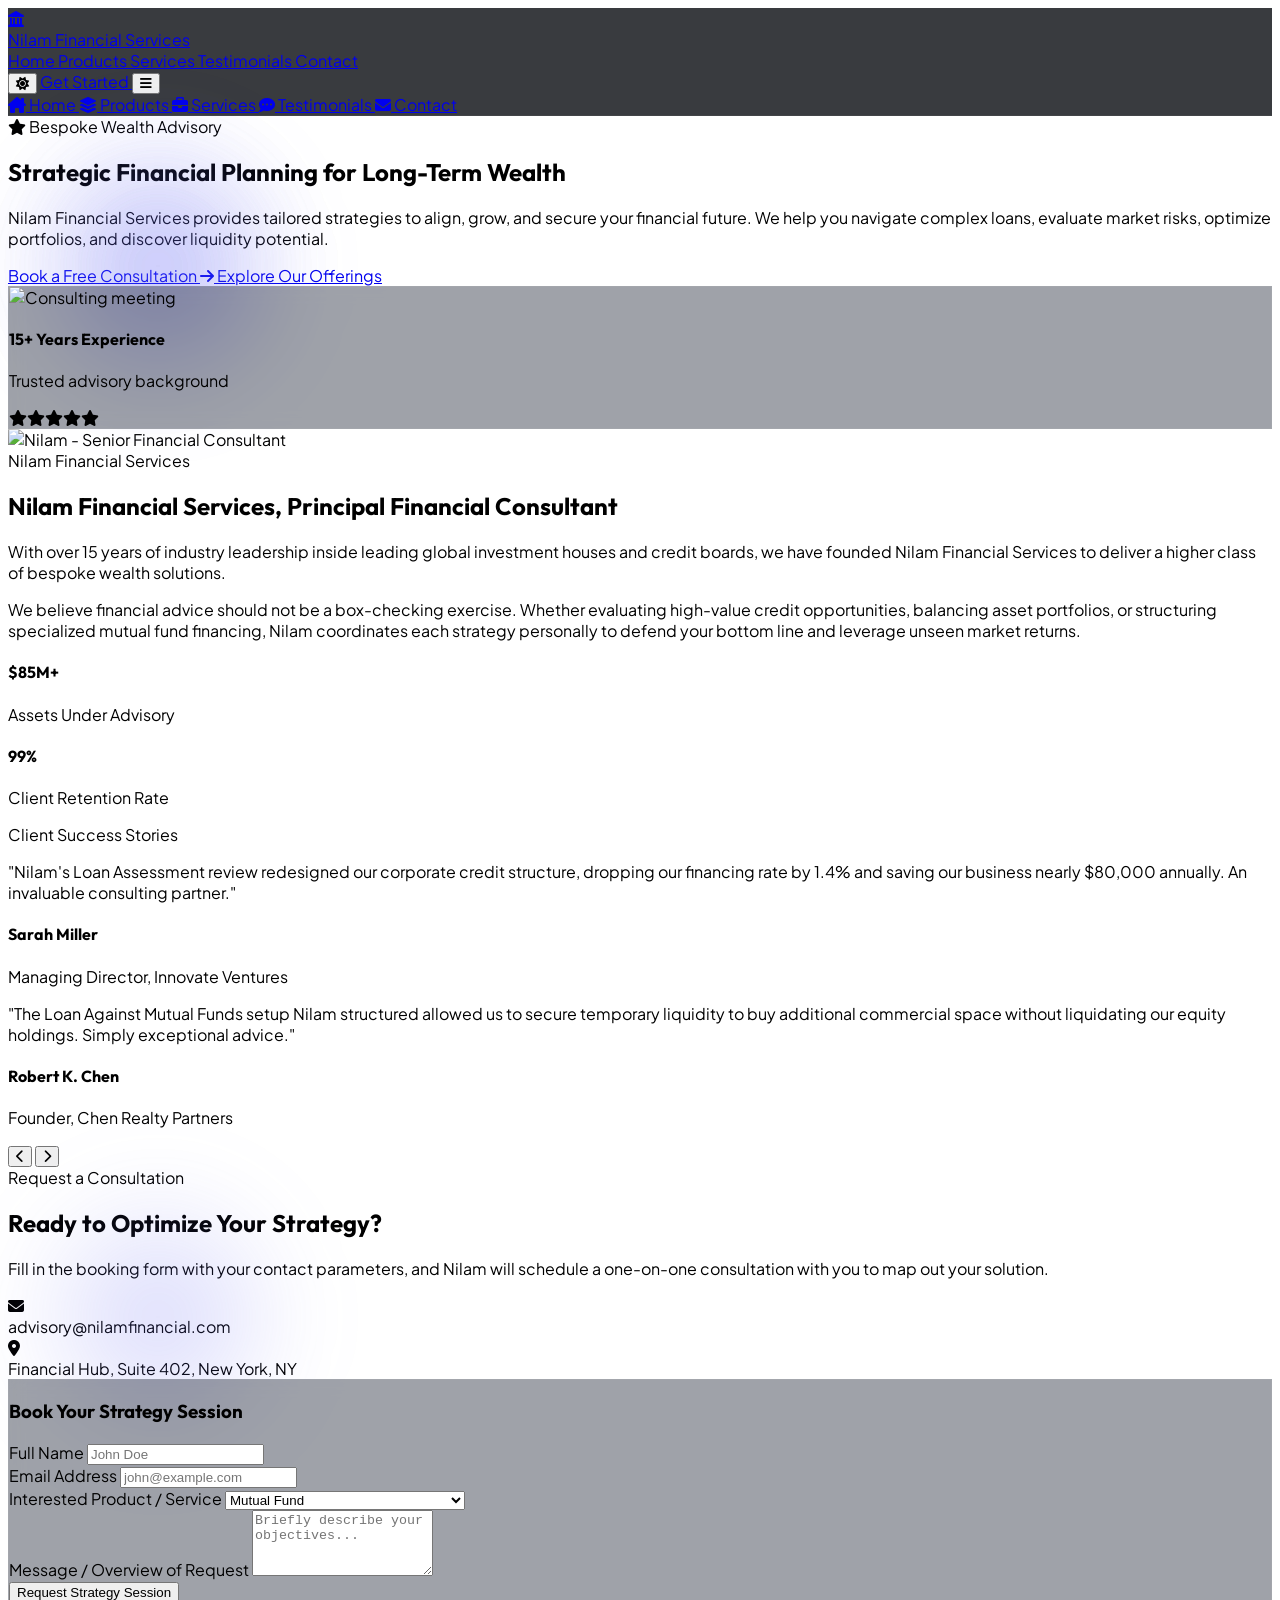
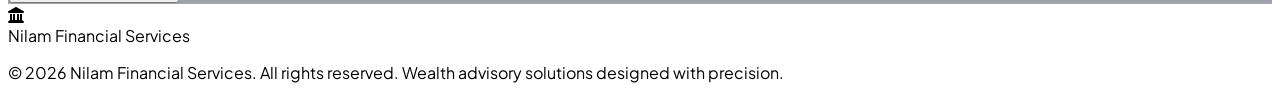
==== index.html @ 358fa4dd "Add files via upload Upload First Draft" ====
<!DOCTYPE html>
<html lang="en" class="dark">
<head>
  <meta charset="UTF-8">
  <meta name="viewport" content="width=device-width, initial-scale=1.0">
  <title>Nilam Financial Services - Bespoke Wealth Advisory</title>
  <!-- SEO Tags -->
  <meta name="description" content="Professional financial consulting services by Nilam Financial Services. Specializing in Loan Assessment, Risk Assessment, Investment Strategies, Portfolio Reviews, and Loans Against Mutual Funds.">
  <meta name="keywords" content="Nilam Financial Services, loan assessment, risk assessment, stock investment, portfolio review, loan against mutual funds, financial advisor">
  <!-- Tailwind CSS CDN -->
  <script src="https://cdn.tailwindcss.com"></script>
  <script>
    tailwind.config = {
      darkMode: 'class',
      theme: {
        extend: {
          fontFamily: {
            sans: ['"Plus Jakarta Sans"', 'sans-serif'],
            heading: ['Outfit', 'sans-serif'],
          },
          colors: {
            brand: {
              50: '#f5f3ff',
              100: '#e0e7ff',
              500: '#6366f1',
              600: '#4f46e5',
              700: '#4338ca',
            }
          }
        }
      }
    }
  </script>
  <!-- Custom Style -->
  <link rel="stylesheet" href="style.css">
  <!-- Google Fonts & FontAwesome Icons -->
  <link rel="stylesheet" href="https://cdnjs.cloudflare.com/ajax/libs/font-awesome/6.4.0/css/all.min.css">
</head>
<body class="bg-slate-50 dark:bg-slate-950 text-slate-900 dark:text-slate-100 min-h-screen flex flex-col transition-colors duration-300">

  <!-- ==========================================
       sticky navigation bar
       ========================================== -->
  <nav class="sticky top-0 z-40 w-full glass-nav shadow-sm backdrop-blur-md">
    <div class="max-w-7xl mx-auto px-4 sm:px-6 lg:px-8">
      <div class="flex items-center justify-between h-20">
        <!-- Logo -->
        <a href="index.html" class="flex items-center gap-2.5">
          <div class="w-10 h-10 rounded-xl bg-gradient-to-tr from-indigo-600 to-cyan-500 flex items-center justify-center text-white shadow-lg shadow-indigo-500/20">
            <i class="fas fa-landmark text-lg"></i>
          </div>
          <div class="flex flex-col">
            <span class="text-lg font-extrabold leading-none tracking-tight bg-gradient-to-r from-indigo-600 to-cyan-500 dark:from-indigo-400 dark:to-cyan-400 bg-clip-text text-transparent font-heading">
              Nilam Financial
            </span>
            <span class="text-[10px] font-bold tracking-widest text-slate-400 dark:text-slate-500 uppercase">
              Services
            </span>
          </div>
        </a>

        <!-- Desktop Navigation Links -->
        <div class="hidden md:flex space-x-1 h-full items-center">
          <a href="index.html" class="nav-link tab-transition px-4 py-2 border-b-2 border-transparent text-sm font-semibold rounded-md text-slate-600 dark:text-slate-300 hover:text-indigo-600 dark:hover:text-indigo-400">
            Home
          </a>
          <a href="products.html" class="nav-link tab-transition px-4 py-2 border-b-2 border-transparent text-sm font-semibold rounded-md text-slate-600 dark:text-slate-300 hover:text-indigo-600 dark:hover:text-indigo-400">
            Products
          </a>
          <a href="services.html" class="nav-link tab-transition px-4 py-2 border-b-2 border-transparent text-sm font-semibold rounded-md text-slate-600 dark:text-slate-300 hover:text-indigo-600 dark:hover:text-indigo-400">
            Services
          </a>
          <a href="#testimonials" class="nav-link tab-transition px-4 py-2 border-b-2 border-transparent text-sm font-semibold rounded-md text-slate-600 dark:text-slate-300 hover:text-indigo-600 dark:hover:text-indigo-400">
            Testimonials
          </a>
          <a href="#contact" class="nav-link tab-transition px-4 py-2 border-b-2 border-transparent text-sm font-semibold rounded-md text-slate-600 dark:text-slate-300 hover:text-indigo-600 dark:hover:text-indigo-400">
            Contact
          </a>
        </div>

        <!-- Right Side Controls -->
        <div class="flex items-center gap-4">
          <!-- Light/Dark Toggle -->
          <button id="theme-toggle" class="w-10 h-10 rounded-xl bg-white dark:bg-slate-900 border border-slate-200 dark:border-slate-800 flex items-center justify-center hover:bg-slate-50 dark:hover:bg-slate-800 transition">
            <i id="theme-icon" class="fas fa-sun text-amber-400"></i>
          </button>

          <!-- Call to Action -->
          <a href="#contact" class="hidden lg:inline-flex items-center justify-center px-5 py-2.5 rounded-xl bg-indigo-600 hover:bg-indigo-700 text-white text-xs font-bold shadow-lg shadow-indigo-500/20 transition">
            Get Started
          </a>

          <!-- Mobile menu trigger -->
          <button id="mobile-menu-btn" class="md:hidden w-10 h-10 rounded-xl bg-white dark:bg-slate-900 border border-slate-200 dark:border-slate-800 flex items-center justify-center hover:bg-slate-50 dark:hover:bg-slate-800 transition">
            <i class="fas fa-bars text-slate-600 dark:text-slate-400"></i>
          </button>
        </div>
      </div>
    </div>

    <!-- Mobile Navigation Panel -->
    <div id="mobile-menu" class="hidden md:hidden border-t border-slate-200 dark:border-slate-800 bg-white dark:bg-slate-950 px-4 py-4 space-y-1">
      <a href="index.html" class="mobile-nav-link w-full text-left px-4 py-2.5 rounded-xl text-sm font-semibold flex items-center gap-3">
        <i class="fas fa-house-chimney w-5 text-center"></i> Home
      </a>
      <a href="products.html" class="mobile-nav-link w-full text-left px-4 py-2.5 rounded-xl text-sm font-semibold flex items-center gap-3">
        <i class="fas fa-layer-group w-5 text-center"></i> Products
      </a>
      <a href="services.html" class="mobile-nav-link w-full text-left px-4 py-2.5 rounded-xl text-sm font-semibold flex items-center gap-3">
        <i class="fas fa-briefcase w-5 text-center"></i> Services
      </a>
      <a href="#testimonials" class="mobile-nav-link w-full text-left px-4 py-2.5 rounded-xl text-sm font-semibold flex items-center gap-3">
        <i class="fas fa-comment-dots w-5 text-center"></i> Testimonials
      </a>
      <a href="#contact" class="mobile-nav-link w-full text-left px-4 py-2.5 rounded-xl text-sm font-semibold flex items-center gap-3">
        <i class="fas fa-envelope w-5 text-center"></i> Contact
      </a>
    </div>
  </nav>

  <!-- ==========================================
       HERO SECTION
       ========================================== -->
  <section id="home" class="relative overflow-hidden pt-20 pb-24 md:pt-32 md:pb-36 bg-slate-50 dark:bg-slate-950">
    <div class="accent-glow left-10 top-10"></div>
    <div class="accent-glow right-10 bottom-10"></div>
    <div class="max-w-7xl mx-auto px-4 sm:px-6 lg:px-8 relative z-10">
      <div class="grid grid-cols-1 lg:grid-cols-12 gap-12 items-center">
        <!-- Text details -->
        <div class="lg:col-span-7 space-y-6">
          <span class="inline-flex items-center gap-2 px-3 py-1.5 rounded-full bg-indigo-50 dark:bg-indigo-950/60 border border-indigo-200 dark:border-indigo-900/60 text-xs font-bold text-indigo-600 dark:text-indigo-400 uppercase tracking-widest">
            <i class="fas fa-star text-[10px]"></i> Bespoke Wealth Advisory
          </span>
          <h1 class="text-4xl md:text-6xl font-extrabold tracking-tight text-slate-950 dark:text-white leading-tight">
            Strategic Financial Planning for <span class="bg-gradient-to-r from-indigo-500 to-cyan-400 bg-clip-text text-transparent">Long-Term Wealth</span>
          </h1>
          <p class="text-base md:text-lg text-slate-600 dark:text-slate-400 max-w-xl leading-relaxed">
            Nilam Financial Services provides tailored strategies to align, grow, and secure your financial future. We help you navigate complex loans, evaluate market risks, optimize portfolios, and discover liquidity potential.
          </p>
          <div class="flex flex-wrap items-center gap-4 pt-2">
            <a href="#contact" class="px-8 py-4 rounded-2xl bg-indigo-600 hover:bg-indigo-700 text-white font-bold shadow-lg shadow-indigo-500/20 hover:shadow-indigo-500/30 transform hover:-translate-y-0.5 transition duration-300 flex items-center gap-2">
              Book a Free Consultation <i class="fas fa-arrow-right text-xs"></i>
            </a>
            <a href="products.html" class="px-8 py-4 rounded-2xl bg-white dark:bg-slate-900 border border-slate-200 dark:border-slate-800 text-slate-700 dark:text-slate-300 font-bold hover:bg-slate-50 dark:hover:bg-slate-800 transform hover:-translate-y-0.5 transition duration-300">
              Explore Our Offerings
            </a>
          </div>
        </div>

        <!-- Visual Hero Card -->
        <div class="lg:col-span-5 relative">
          <div class="relative w-full max-w-md mx-auto aspect-square rounded-3xl overflow-hidden glass-card p-2">
            <div class="w-full h-full rounded-2xl overflow-hidden bg-slate-900 relative">
              <img src="https://images.unsplash.com/photo-1454165804606-c3d57bc86b40?auto=format&fit=crop&q=80&w=800" alt="Consulting meeting" class="w-full h-full object-cover opacity-75">
              <div class="absolute inset-0 bg-gradient-to-t from-slate-950 via-slate-950/20 to-transparent"></div>
              <!-- Floating stat panel -->
              <div class="absolute bottom-6 left-6 right-6 p-4 rounded-xl bg-slate-900/90 border border-white/10 backdrop-blur-md flex items-center justify-between text-white">
                <div>
                  <h4 class="text-sm font-bold">15+ Years Experience</h4>
                  <p class="text-[10px] text-slate-400">Trusted advisory background</p>
                </div>
                <div class="flex gap-1 text-amber-400 text-xs">
                  <i class="fas fa-star"></i><i class="fas fa-star"></i><i class="fas fa-star"></i><i class="fas fa-star"></i><i class="fas fa-star"></i>
                </div>
              </div>
            </div>
          </div>
        </div>
      </div>
    </div>
  </section>

  <!-- ==========================================
       ABOUT SECTION: Nilam Financial Services
       ========================================== -->
  <section id="about" class="py-24 bg-white dark:bg-slate-900 border-y border-slate-100 dark:border-slate-800 relative">
    <div class="max-w-7xl mx-auto px-4 sm:px-6 lg:px-8">
      <div class="grid grid-cols-1 lg:grid-cols-2 gap-12 items-center">
        <!-- Bio Image -->
        <div class="relative flex justify-center">
          <div class="relative w-full max-w-sm aspect-[4/5] rounded-3xl overflow-hidden shadow-2xl border border-slate-200 dark:border-slate-700">
            <img src="https://images.unsplash.com/photo-1560250097-0b93528c311a?auto=format&fit=crop&q=80&w=600" alt="Nilam - Senior Financial Consultant" class="w-full h-full object-cover">
          </div>
        </div>

        <!-- Bio Details -->
        <div class="space-y-6">
          <span class="text-xs font-bold text-indigo-600 dark:text-indigo-400 uppercase tracking-widest block font-heading">Nilam Financial Services</span>
          <h2 class="text-3xl md:text-4xl font-extrabold text-slate-950 dark:text-white">Nilam Financial Services, Principal Financial Consultant</h2>
          <p class="text-sm text-slate-600 dark:text-slate-400 leading-relaxed">
            With over 15 years of industry leadership inside leading global investment houses and credit boards, we have founded Nilam Financial Services to deliver a higher class of bespoke wealth solutions.
          </p>
          <p class="text-sm text-slate-600 dark:text-slate-400 leading-relaxed">
            We believe financial advice should not be a box-checking exercise. Whether evaluating high-value credit opportunities, balancing asset portfolios, or structuring specialized mutual fund financing, Nilam coordinates each strategy personally to defend your bottom line and leverage unseen market returns.
          </p>
          <div class="grid grid-cols-2 gap-6 pt-4 border-t border-slate-100 dark:border-slate-800">
            <div>
              <h4 class="text-2xl font-bold text-slate-950 dark:text-white">$85M+</h4>
              <p class="text-xs text-slate-500 dark:text-slate-400">Assets Under Advisory</p>
            </div>
            <div>
              <h4 class="text-2xl font-bold text-slate-950 dark:text-white">99%</h4>
              <p class="text-xs text-slate-500 dark:text-slate-400">Client Retention Rate</p>
            </div>
          </div>
        </div>
      </div>
    </div>
  </section>

  <!-- ==========================================
       TESTIMONIALS SECTION
       ========================================== -->
  <section id="testimonials" class="py-24 bg-slate-50 dark:bg-slate-950 relative">
    <div class="max-w-4xl mx-auto px-4 text-center">
      <span class="text-xs font-bold text-indigo-600 dark:text-indigo-400 uppercase tracking-widest block mb-3">Client Success Stories</span>
      
      <div class="relative min-h-[220px] flex items-center justify-center">
        <!-- Testimonial 1 -->
        <div class="testimonial-slide space-y-6">
          <p class="text-lg md:text-xl font-medium text-slate-700 dark:text-slate-300 italic leading-relaxed">
            "Nilam's Loan Assessment review redesigned our corporate credit structure, dropping our financing rate by 1.4% and saving our business nearly $80,000 annually. An invaluable consulting partner."
          </p>
          <div>
            <h4 class="font-bold text-slate-950 dark:text-white">Sarah Miller</h4>
            <p class="text-xs text-slate-500">Managing Director, Innovate Ventures</p>
          </div>
        </div>

        <!-- Testimonial 2 -->
        <div class="testimonial-slide hidden space-y-6">
          <p class="text-lg md:text-xl font-medium text-slate-700 dark:text-slate-300 italic leading-relaxed">
            "The Loan Against Mutual Funds setup Nilam structured allowed us to secure temporary liquidity to buy additional commercial space without liquidating our equity holdings. Simply exceptional advice."
          </p>
          <div>
            <h4 class="font-bold text-slate-950 dark:text-white">Robert K. Chen</h4>
            <p class="text-xs text-slate-500">Founder, Chen Realty Partners</p>
          </div>
        </div>
      </div>

      <!-- Controls -->
      <div class="flex items-center justify-center gap-3 mt-8">
        <button id="test-prev" class="w-10 h-10 rounded-full border border-slate-200 dark:border-slate-800 bg-white dark:bg-slate-900 flex items-center justify-center text-slate-600 dark:text-slate-400 hover:bg-slate-50 dark:hover:bg-slate-800 transition">
          <i class="fas fa-chevron-left text-xs"></i>
        </button>
        <button id="test-next" class="w-10 h-10 rounded-full border border-slate-200 dark:border-slate-800 bg-white dark:bg-slate-900 flex items-center justify-center text-slate-600 dark:text-slate-400 hover:bg-slate-50 dark:hover:bg-slate-800 transition">
          <i class="fas fa-chevron-right text-xs"></i>
        </button>
      </div>
    </div>
  </section>

  <!-- ==========================================
       CONTACT SECTION
       ========================================== -->
  <section id="contact" class="py-24 bg-white dark:bg-slate-900 relative border-t border-slate-100 dark:border-slate-800">
    <div class="accent-glow left-1/4 top-1/3"></div>
    <div class="max-w-7xl mx-auto px-4 sm:px-6 lg:px-8 relative z-10">
      <div class="grid grid-cols-1 lg:grid-cols-12 gap-12">
        
        <!-- Info Column -->
        <div class="lg:col-span-5 space-y-6">
          <span class="text-xs font-bold text-indigo-600 dark:text-indigo-400 uppercase tracking-widest block">Request a Consultation</span>
          <h2 class="text-3xl md:text-4xl font-extrabold text-slate-950 dark:text-white">Ready to Optimize Your Strategy?</h2>
          <p class="text-sm text-slate-600 dark:text-slate-400 leading-relaxed">
            Fill in the booking form with your contact parameters, and Nilam will schedule a one-on-one consultation with you to map out your solution.
          </p>
          
          <div class="space-y-4 pt-4">
            <div class="flex items-center gap-3">
              <div class="w-9 h-9 rounded-xl bg-indigo-50 dark:bg-indigo-950/60 text-indigo-600 dark:text-indigo-400 flex items-center justify-center">
                <i class="fas fa-envelope"></i>
              </div>
              <span class="text-sm font-semibold text-slate-700 dark:text-slate-300">advisory@nilamfinancial.com</span>
            </div>
            <div class="flex items-center gap-3">
              <div class="w-9 h-9 rounded-xl bg-indigo-50 dark:bg-indigo-950/60 text-indigo-600 dark:text-indigo-400 flex items-center justify-center">
                <i class="fas fa-location-dot"></i>
              </div>
              <span class="text-sm font-semibold text-slate-700 dark:text-slate-300">Financial Hub, Suite 402, New York, NY</span>
            </div>
          </div>
        </div>

        <!-- Consultation Form Column -->
        <div class="lg:col-span-7">
          <div class="glass-card rounded-3xl p-8 shadow-xl">
            <h3 class="text-xl font-bold text-slate-950 dark:text-white mb-6">Book Your Strategy Session</h3>
            <form id="consultation-form" class="space-y-5">
              <div class="grid grid-cols-1 md:grid-cols-2 gap-5">
                <div>
                  <label class="block text-[10px] font-bold uppercase tracking-wider text-slate-400 mb-1.5">Full Name</label>
                  <input id="client-name" type="text" required placeholder="John Doe" class="w-full px-4 py-3 bg-white dark:bg-slate-900 border border-slate-200 dark:border-slate-800 rounded-xl text-sm text-slate-950 dark:text-white focus:ring-2 focus:ring-indigo-500 focus:outline-none">
                </div>
                <div>
                  <label class="block text-[10px] font-bold uppercase tracking-wider text-slate-400 mb-1.5">Email Address</label>
                  <input id="client-email" type="email" required placeholder="john@example.com" class="w-full px-4 py-3 bg-white dark:bg-slate-900 border border-slate-200 dark:border-slate-800 rounded-xl text-sm text-slate-950 dark:text-white focus:ring-2 focus:ring-indigo-500 focus:outline-none">
                </div>
              </div>
              <div>
                <label class="block text-[10px] font-bold uppercase tracking-wider text-slate-400 mb-1.5">Interested Product / Service</label>
                <select id="selected-service" required class="w-full px-4 py-3 bg-white dark:bg-slate-900 border border-slate-200 dark:border-slate-800 rounded-xl text-sm text-slate-950 dark:text-white focus:ring-2 focus:ring-indigo-500 focus:outline-none">
                  <!-- Generated Dynamically with groups -->
                </select>
              </div>
              <div>
                <label class="block text-[10px] font-bold uppercase tracking-wider text-slate-400 mb-1.5">Message / Overview of Request</label>
                <textarea id="client-msg" rows="4" placeholder="Briefly describe your objectives..." class="w-full px-4 py-3 bg-white dark:bg-slate-900 border border-slate-200 dark:border-slate-800 rounded-xl text-sm text-slate-950 dark:text-white focus:ring-2 focus:ring-indigo-500 focus:outline-none"></textarea>
              </div>
              <div>
                <button type="submit" class="w-full py-4 bg-indigo-600 hover:bg-indigo-700 text-white font-bold rounded-xl shadow-lg shadow-indigo-500/20 hover:shadow-indigo-500/30 transition duration-300">
                  Request Strategy Session
                </button>
              </div>
            </form>
          </div>
        </div>

      </div>
    </div>
  </section>

  <!-- Footer -->
  <footer class="border-t border-slate-200 dark:border-slate-800 bg-white dark:bg-slate-900 py-8">
    <div class="max-w-7xl mx-auto px-4 text-center space-y-4">
      <div class="flex items-center justify-center gap-2">
        <div class="w-6 h-6 rounded bg-indigo-600 flex items-center justify-center text-white text-xs">
          <i class="fas fa-landmark"></i>
        </div>
        <span class="font-bold text-sm text-slate-900 dark:text-white font-heading">Nilam Financial Services</span>
      </div>
      <p class="text-xs text-slate-500 dark:text-slate-400">
        &copy; 2026 Nilam Financial Services. All rights reserved. Wealth advisory solutions designed with precision.
      </p>
    </div>
  </footer>

  <!-- App logic -->
  <script src="app.js"></script>
</body>
</html>
---- style.css ----
@import url('https://fonts.googleapis.com/css2?family=Outfit:wght@300;400;500;600;700;800&family=Plus+Jakarta+Sans:wght@300;400;500;600;700;800&display=swap');

:root {
  --font-heading: 'Outfit', sans-serif;
  --font-body: 'Plus Jakarta Sans', sans-serif;
}

html {
  scroll-behavior: smooth;
}

body {
  font-family: var(--font-body);
}

h1, h2, h3, h4, h5, h6 {
  font-family: var(--font-heading);
}

/* Glassmorphism Navigation */
.glass-nav {
  background: rgba(255, 255, 255, 0.8);
  backdrop-filter: blur(20px);
  -webkit-backdrop-filter: blur(20px);
  border-bottom: 1px solid rgba(241, 245, 249, 1);
}

.dark .glass-nav {
  background: rgba(8, 10, 15, 0.8);
  backdrop-filter: blur(20px);
  -webkit-backdrop-filter: blur(20px);
  border-bottom: 1px solid rgba(255, 255, 255, 0.05);
}

/* Glass Panel for Services and Cards */
.glass-card {
  background: rgba(255, 255, 255, 0.6);
  backdrop-filter: blur(8px);
  border: 1px solid rgba(226, 232, 240, 0.8);
  transition: all 0.4s cubic-bezier(0.4, 0, 0.2, 1);
}

.dark .glass-card {
  background: rgba(15, 23, 42, 0.4);
  backdrop-filter: blur(8px);
  border: 1px solid rgba(255, 255, 255, 0.04);
}

.glass-card:hover {
  transform: translateY(-6px);
  box-shadow: 0 20px 40px -15px rgba(99, 102, 241, 0.12);
  border-color: rgba(99, 102, 241, 0.3);
}

.dark .glass-card:hover {
  box-shadow: 0 20px 40px -15px rgba(99, 102, 241, 0.25);
  border-color: rgba(99, 102, 241, 0.4);
}

/* Testimonials / Slide animation styles */
.testimonial-slide {
  transition: opacity 0.5s ease, transform 0.5s ease;
}

/* Scroll Active Highlight classes */
.active-nav {
  color: #6366f1 !important;
  font-weight: 700;
}
.dark .active-nav {
  color: #818cf8 !important;
}

/* Custom Scrollbars */
::-webkit-scrollbar {
  width: 6px;
  height: 6px;
}
::-webkit-scrollbar-track {
  background: transparent;
}
::-webkit-scrollbar-thumb {
  background: rgba(156, 163, 175, 0.4);
  border-radius: 4px;
}
.dark ::-webkit-scrollbar-thumb {
  background: rgba(75, 85, 99, 0.4);
}
::-webkit-scrollbar-thumb:hover {
  background: rgba(99, 102, 241, 0.7);
}

/* Custom visual glow accents */
.accent-glow {
  position: absolute;
  width: 300px;
  height: 300px;
  background: radial-gradient(circle, rgba(99,102,241,0.15) 0%, rgba(99,102,241,0) 70%);
  filter: blur(40px);
  pointer-events: none;
  z-index: 0;
}

.dark .accent-glow {
  background: radial-gradient(circle, rgba(99,102,241,0.25) 0%, rgba(99,102,241,0) 70%);
}

/* Admin Specific Panel Elements */
.admin-badge {
  padding: 0.125rem 0.5rem;
  font-size: 0.7rem;
  font-weight: 700;
  text-transform: uppercase;
  letter-spacing: 0.05em;
  border-radius: 9999px;
}
.admin-badge-new {
  background-color: #dbeafe;
  color: #1e40af;
}
.dark .admin-badge-new {
  background-color: rgba(30, 64, 175, 0.3);
  color: #60a5fa;
}
.admin-badge-contacted {
  background-color: #d1fae5;
  color: #065f46;
}
.dark .admin-badge-contacted {
  background-color: rgba(6, 95, 70, 0.3);
  color: #34d399;
}
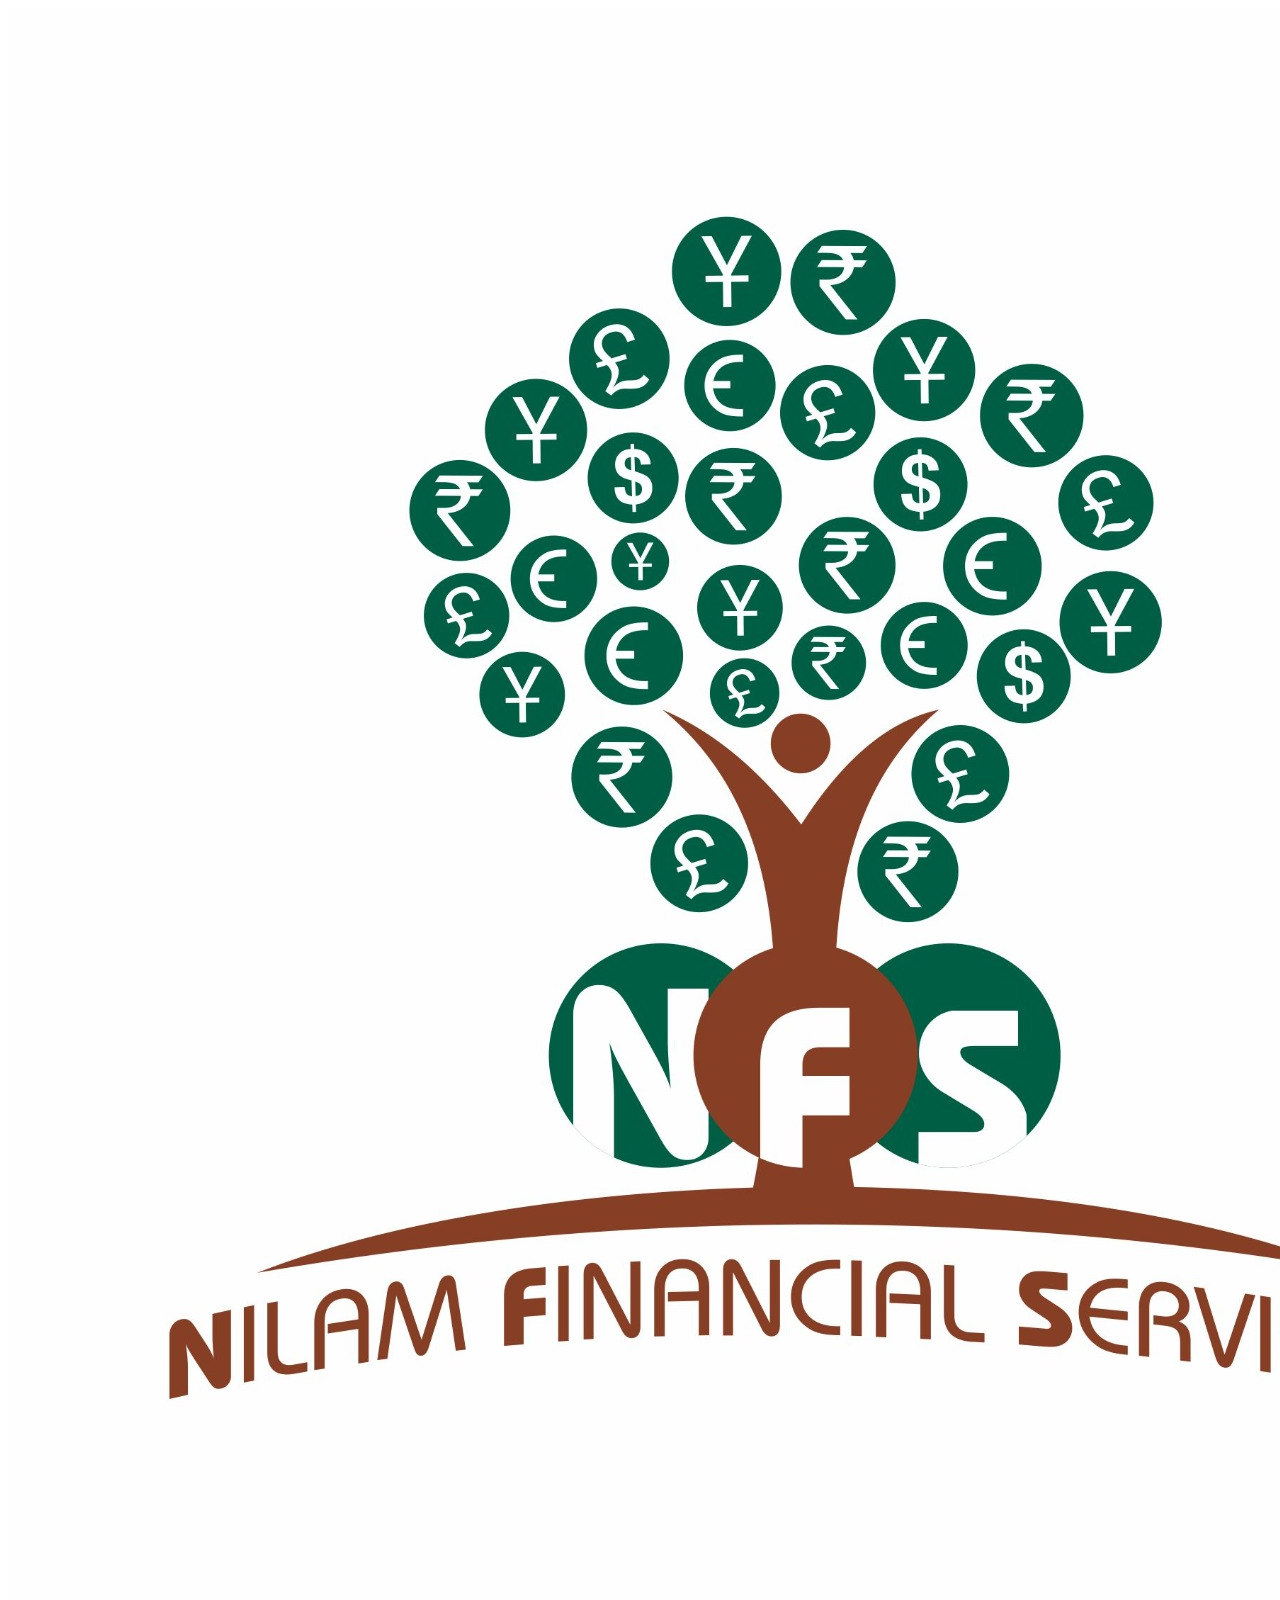
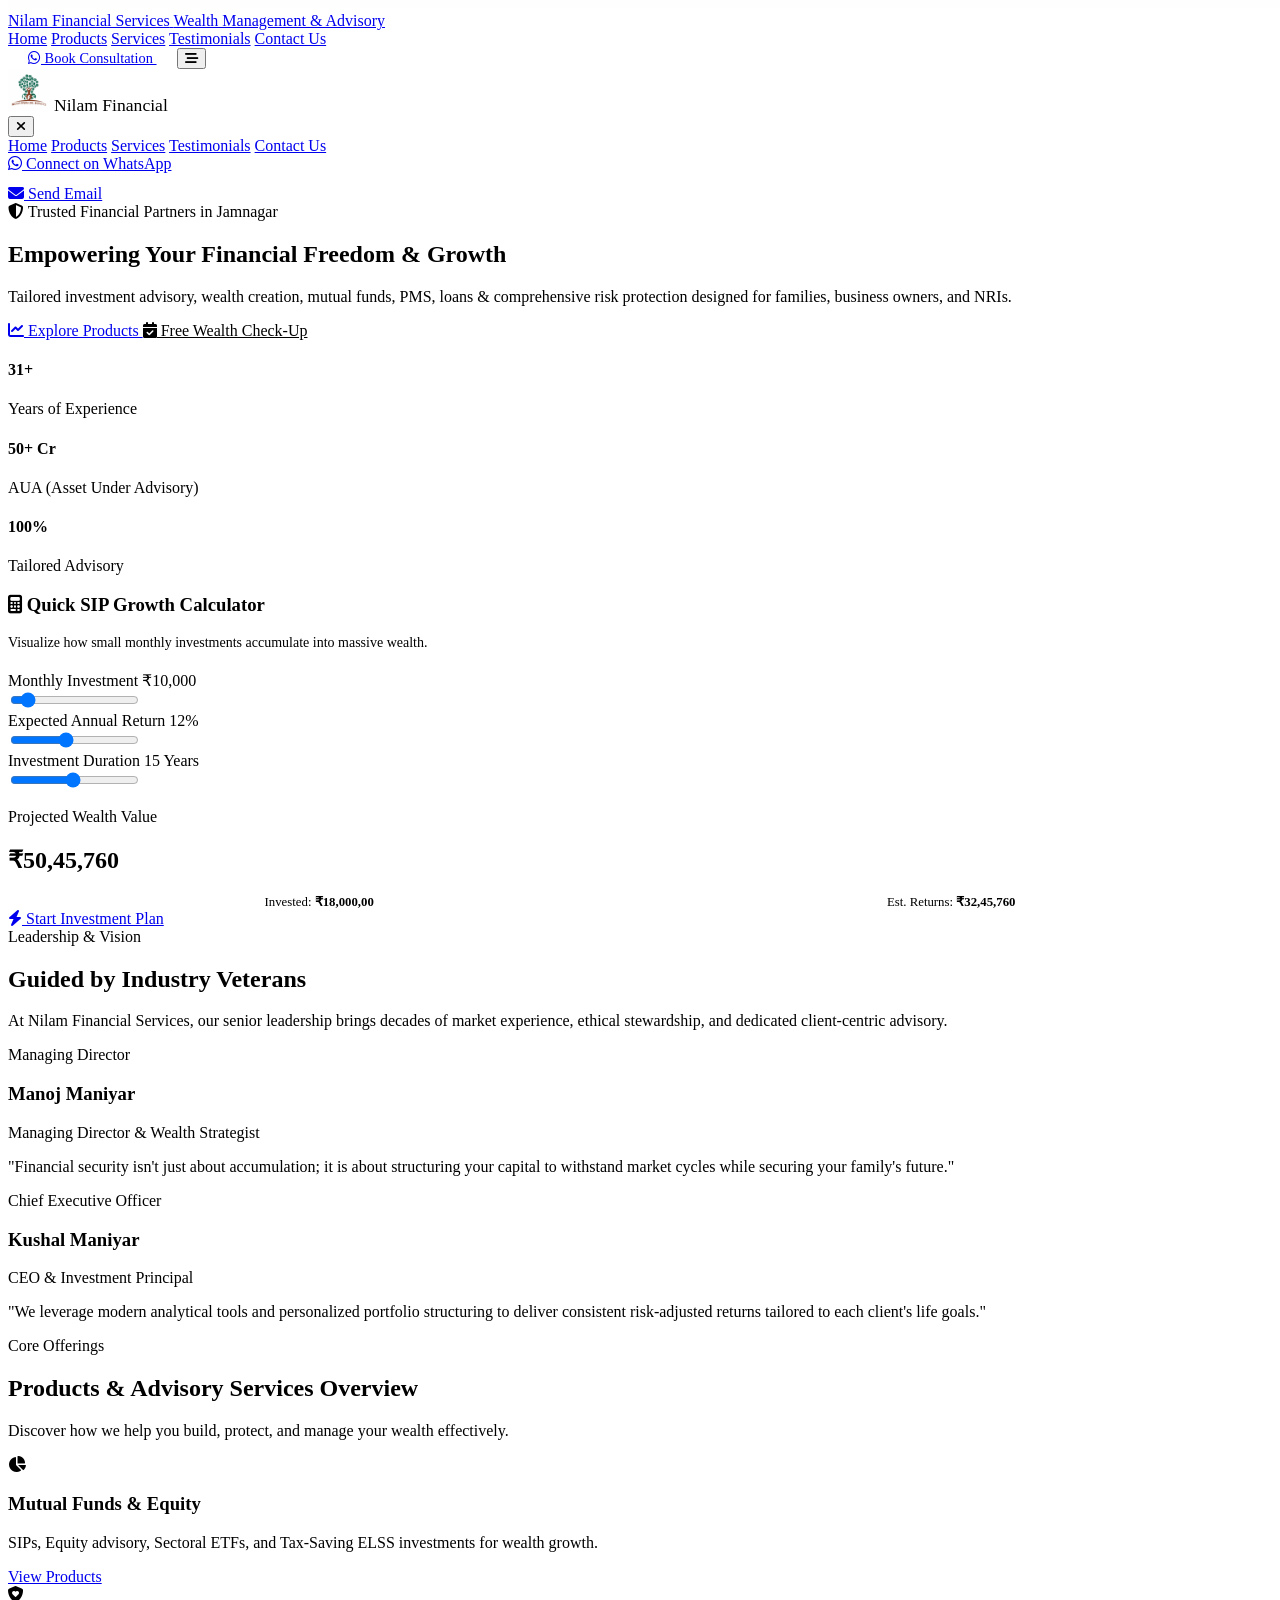
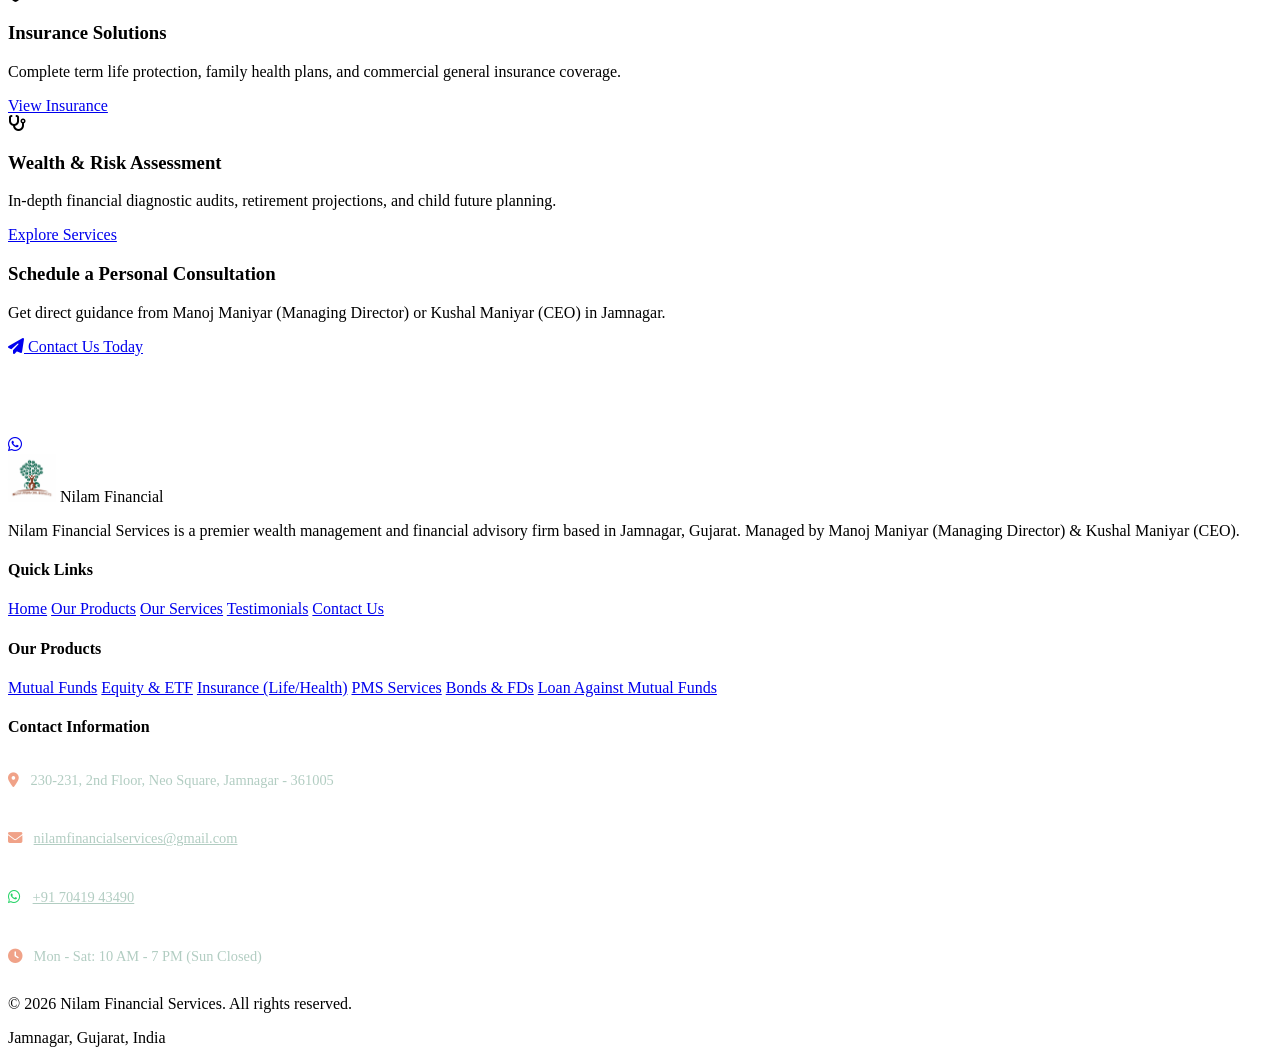
==== commit 4d6422ee: "Add files via upload My First Site" ====
--- a/index.html
+++ b/index.html
@@ -1,342 +1,317 @@
 <!DOCTYPE html>
-<html lang="en" class="dark">
+<html lang="en">
 <head>
   <meta charset="UTF-8">
   <meta name="viewport" content="width=device-width, initial-scale=1.0">
-  <title>Nilam Financial Services - Bespoke Wealth Advisory</title>
-  <!-- SEO Tags -->
-  <meta name="description" content="Professional financial consulting services by Nilam Financial Services. Specializing in Loan Assessment, Risk Assessment, Investment Strategies, Portfolio Reviews, and Loans Against Mutual Funds.">
-  <meta name="keywords" content="Nilam Financial Services, loan assessment, risk assessment, stock investment, portfolio review, loan against mutual funds, financial advisor">
-  <!-- Tailwind CSS CDN -->
-  <script src="https://cdn.tailwindcss.com"></script>
-  <script>
-    tailwind.config = {
-      darkMode: 'class',
-      theme: {
-        extend: {
-          fontFamily: {
-            sans: ['"Plus Jakarta Sans"', 'sans-serif'],
-            heading: ['Outfit', 'sans-serif'],
-          },
-          colors: {
-            brand: {
-              50: '#f5f3ff',
-              100: '#e0e7ff',
-              500: '#6366f1',
-              600: '#4f46e5',
-              700: '#4338ca',
-            }
-          }
-        }
-      }
-    }
-  </script>
-  <!-- Custom Style -->
-  <link rel="stylesheet" href="style.css">
-  <!-- Google Fonts & FontAwesome Icons -->
+  <title>Nilam Financial Services | Home - Wealth Management & Advisory Jamnagar</title>
+  <meta name="description" content="Nilam Financial Services - Trusted financial planning, mutual funds, insurance, PMS, loan against mutual funds & tax advisory in Jamnagar, Gujarat. Managed by Manoj Maniyar (Managing Director) & Kushal Maniyar (CEO).">
+  
+  <!-- Favicon -->
+  <link rel="icon" type="image/jpeg" href="Logo.jpeg">
+  
+  <!-- Fonts & Icons -->
+  <link rel="preconnect" href="https://fonts.googleapis.com">
+  <link rel="preconnect" href="https://fonts.gstatic.com" crossorigin>
+  <link href="https://fonts.googleapis.com/css2?family=Inter:wght@300;400;500;600;700&family=Plus+Jakarta+Sans:wght@400;500;600;700;800&display=swap" rel="stylesheet">
   <link rel="stylesheet" href="https://cdnjs.cloudflare.com/ajax/libs/font-awesome/6.4.0/css/all.min.css">
+  
+  <!-- Custom Stylesheet -->
+  <link rel="stylesheet" href="css/styles.css">
 </head>
-<body class="bg-slate-50 dark:bg-slate-950 text-slate-900 dark:text-slate-100 min-h-screen flex flex-col transition-colors duration-300">
-
-  <!-- ==========================================
-       sticky navigation bar
-       ========================================== -->
-  <nav class="sticky top-0 z-40 w-full glass-nav shadow-sm backdrop-blur-md">
-    <div class="max-w-7xl mx-auto px-4 sm:px-6 lg:px-8">
-      <div class="flex items-center justify-between h-20">
-        <!-- Logo -->
-        <a href="index.html" class="flex items-center gap-2.5">
-          <div class="w-10 h-10 rounded-xl bg-gradient-to-tr from-indigo-600 to-cyan-500 flex items-center justify-center text-white shadow-lg shadow-indigo-500/20">
-            <i class="fas fa-landmark text-lg"></i>
-          </div>
-          <div class="flex flex-col">
-            <span class="text-lg font-extrabold leading-none tracking-tight bg-gradient-to-r from-indigo-600 to-cyan-500 dark:from-indigo-400 dark:to-cyan-400 bg-clip-text text-transparent font-heading">
-              Nilam Financial
-            </span>
-            <span class="text-[10px] font-bold tracking-widest text-slate-400 dark:text-slate-500 uppercase">
-              Services
-            </span>
-          </div>
+<body>
+
+  <!-- Sticky Header Navigation -->
+  <header class="header-main">
+    <div class="container nav-container">
+      <a href="index.html" class="brand-logo-group">
+        <img src="Logo.jpeg" alt="Nilam Financial Services Logo" class="brand-logo-img">
+        <div class="brand-title-box">
+          <span class="brand-name">Nilam Financial Services</span>
+          <span class="brand-tagline">Wealth Management & Advisory</span>
+        </div>
+      </a>
+
+      <!-- Desktop Navigation -->
+      <nav class="nav-menu">
+        <a href="index.html" class="nav-link active">Home</a>
+        <a href="products.html" class="nav-link">Products</a>
+        <a href="services.html" class="nav-link">Services</a>
+        <a href="testimonials.html" class="nav-link">Testimonials</a>
+        <a href="contact.html" class="nav-link">Contact Us</a>
+      </nav>
+
+      <div class="nav-actions">
+        <a href="https://wa.me/917041943490?text=Hello%20Nilam%20Financial%20Services,%20I%20would%20like%20to%20schedule%20a%20financial%20consultation." target="_blank" class="btn btn-primary" style="padding: 0.65rem 1.25rem; font-size: 0.9rem;">
+          <i class="fa-brands fa-whatsapp"></i> Book Consultation
         </a>
-
-        <!-- Desktop Navigation Links -->
-        <div class="hidden md:flex space-x-1 h-full items-center">
-          <a href="index.html" class="nav-link tab-transition px-4 py-2 border-b-2 border-transparent text-sm font-semibold rounded-md text-slate-600 dark:text-slate-300 hover:text-indigo-600 dark:hover:text-indigo-400">
-            Home
-          </a>
-          <a href="products.html" class="nav-link tab-transition px-4 py-2 border-b-2 border-transparent text-sm font-semibold rounded-md text-slate-600 dark:text-slate-300 hover:text-indigo-600 dark:hover:text-indigo-400">
-            Products
-          </a>
-          <a href="services.html" class="nav-link tab-transition px-4 py-2 border-b-2 border-transparent text-sm font-semibold rounded-md text-slate-600 dark:text-slate-300 hover:text-indigo-600 dark:hover:text-indigo-400">
-            Services
-          </a>
-          <a href="#testimonials" class="nav-link tab-transition px-4 py-2 border-b-2 border-transparent text-sm font-semibold rounded-md text-slate-600 dark:text-slate-300 hover:text-indigo-600 dark:hover:text-indigo-400">
-            Testimonials
-          </a>
-          <a href="#contact" class="nav-link tab-transition px-4 py-2 border-b-2 border-transparent text-sm font-semibold rounded-md text-slate-600 dark:text-slate-300 hover:text-indigo-600 dark:hover:text-indigo-400">
-            Contact
-          </a>
-        </div>
-
-        <!-- Right Side Controls -->
-        <div class="flex items-center gap-4">
-          <!-- Light/Dark Toggle -->
-          <button id="theme-toggle" class="w-10 h-10 rounded-xl bg-white dark:bg-slate-900 border border-slate-200 dark:border-slate-800 flex items-center justify-center hover:bg-slate-50 dark:hover:bg-slate-800 transition">
-            <i id="theme-icon" class="fas fa-sun text-amber-400"></i>
-          </button>
-
-          <!-- Call to Action -->
-          <a href="#contact" class="hidden lg:inline-flex items-center justify-center px-5 py-2.5 rounded-xl bg-indigo-600 hover:bg-indigo-700 text-white text-xs font-bold shadow-lg shadow-indigo-500/20 transition">
-            Get Started
-          </a>
-
-          <!-- Mobile menu trigger -->
-          <button id="mobile-menu-btn" class="md:hidden w-10 h-10 rounded-xl bg-white dark:bg-slate-900 border border-slate-200 dark:border-slate-800 flex items-center justify-center hover:bg-slate-50 dark:hover:bg-slate-800 transition">
-            <i class="fas fa-bars text-slate-600 dark:text-slate-400"></i>
-          </button>
-        </div>
+        <button class="mobile-toggle" id="mobileToggle" aria-label="Toggle Mobile Menu">
+          <i class="fa-solid fa-bars-staggered"></i>
+        </button>
       </div>
     </div>
-
-    <!-- Mobile Navigation Panel -->
-    <div id="mobile-menu" class="hidden md:hidden border-t border-slate-200 dark:border-slate-800 bg-white dark:bg-slate-950 px-4 py-4 space-y-1">
-      <a href="index.html" class="mobile-nav-link w-full text-left px-4 py-2.5 rounded-xl text-sm font-semibold flex items-center gap-3">
-        <i class="fas fa-house-chimney w-5 text-center"></i> Home
+  </header>
+
+  <!-- Mobile Off-Canvas Drawer -->
+  <div class="drawer-overlay" id="drawerOverlay"></div>
+  <aside class="mobile-drawer" id="mobileDrawer">
+    <div class="drawer-header">
+      <div class="brand-logo-group">
+        <img src="Logo.jpeg" alt="Nilam Financial Services Logo" style="height: 42px;">
+        <span class="brand-name" style="font-size: 1.1rem;">Nilam Financial</span>
+      </div>
+      <button class="drawer-close" id="drawerClose" aria-label="Close Menu">
+        <i class="fa-solid fa-xmark"></i>
+      </button>
+    </div>
+    <nav class="drawer-nav">
+      <a href="index.html" class="drawer-link active">Home</a>
+      <a href="products.html" class="drawer-link">Products</a>
+      <a href="services.html" class="drawer-link">Services</a>
+      <a href="testimonials.html" class="drawer-link">Testimonials</a>
+      <a href="contact.html" class="drawer-link">Contact Us</a>
+    </nav>
+    <div style="margin-top: auto; display: flex; flex-direction: column; gap: 0.75rem;">
+      <a href="https://wa.me/917041943490" target="_blank" class="btn btn-whatsapp" style="width: 100%;">
+        <i class="fa-brands fa-whatsapp"></i> Connect on WhatsApp
       </a>
-      <a href="products.html" class="mobile-nav-link w-full text-left px-4 py-2.5 rounded-xl text-sm font-semibold flex items-center gap-3">
-        <i class="fas fa-layer-group w-5 text-center"></i> Products
-      </a>
-      <a href="services.html" class="mobile-nav-link w-full text-left px-4 py-2.5 rounded-xl text-sm font-semibold flex items-center gap-3">
-        <i class="fas fa-briefcase w-5 text-center"></i> Services
-      </a>
-      <a href="#testimonials" class="mobile-nav-link w-full text-left px-4 py-2.5 rounded-xl text-sm font-semibold flex items-center gap-3">
-        <i class="fas fa-comment-dots w-5 text-center"></i> Testimonials
-      </a>
-      <a href="#contact" class="mobile-nav-link w-full text-left px-4 py-2.5 rounded-xl text-sm font-semibold flex items-center gap-3">
-        <i class="fas fa-envelope w-5 text-center"></i> Contact
+      <a href="mailto:nilamfinancialservices@gmail.com" class="btn btn-outline" style="width: 100%;">
+        <i class="fa-solid fa-envelope"></i> Send Email
       </a>
     </div>
-  </nav>
-
-  <!-- ==========================================
-       HERO SECTION
-       ========================================== -->
-  <section id="home" class="relative overflow-hidden pt-20 pb-24 md:pt-32 md:pb-36 bg-slate-50 dark:bg-slate-950">
-    <div class="accent-glow left-10 top-10"></div>
-    <div class="accent-glow right-10 bottom-10"></div>
-    <div class="max-w-7xl mx-auto px-4 sm:px-6 lg:px-8 relative z-10">
-      <div class="grid grid-cols-1 lg:grid-cols-12 gap-12 items-center">
-        <!-- Text details -->
-        <div class="lg:col-span-7 space-y-6">
-          <span class="inline-flex items-center gap-2 px-3 py-1.5 rounded-full bg-indigo-50 dark:bg-indigo-950/60 border border-indigo-200 dark:border-indigo-900/60 text-xs font-bold text-indigo-600 dark:text-indigo-400 uppercase tracking-widest">
-            <i class="fas fa-star text-[10px]"></i> Bespoke Wealth Advisory
+  </aside>
+
+  <main>
+    <!-- HERO SECTION -->
+    <section class="hero">
+      <div class="container hero-grid">
+        <div class="hero-content">
+          <span class="badge badge-hero" style="margin-bottom: 0.5rem;">
+            <i class="fa-solid fa-shield-halved"></i> Trusted Financial Partners in Jamnagar
           </span>
-          <h1 class="text-4xl md:text-6xl font-extrabold tracking-tight text-slate-950 dark:text-white leading-tight">
-            Strategic Financial Planning for <span class="bg-gradient-to-r from-indigo-500 to-cyan-400 bg-clip-text text-transparent">Long-Term Wealth</span>
-          </h1>
-          <p class="text-base md:text-lg text-slate-600 dark:text-slate-400 max-w-xl leading-relaxed">
-            Nilam Financial Services provides tailored strategies to align, grow, and secure your financial future. We help you navigate complex loans, evaluate market risks, optimize portfolios, and discover liquidity potential.
+          <h1>Empowering Your <span>Financial Freedom</span> & Growth</h1>
+          <p class="hero-lead">
+            Tailored investment advisory, wealth creation, mutual funds, PMS, loans & comprehensive risk protection designed for families, business owners, and NRIs.
           </p>
-          <div class="flex flex-wrap items-center gap-4 pt-2">
-            <a href="#contact" class="px-8 py-4 rounded-2xl bg-indigo-600 hover:bg-indigo-700 text-white font-bold shadow-lg shadow-indigo-500/20 hover:shadow-indigo-500/30 transform hover:-translate-y-0.5 transition duration-300 flex items-center gap-2">
-              Book a Free Consultation <i class="fas fa-arrow-right text-xs"></i>
+          <div class="hero-actions">
+            <a href="products.html" class="btn btn-secondary">
+              <i class="fa-solid fa-chart-line"></i> Explore Products
             </a>
-            <a href="products.html" class="px-8 py-4 rounded-2xl bg-white dark:bg-slate-900 border border-slate-200 dark:border-slate-800 text-slate-700 dark:text-slate-300 font-bold hover:bg-slate-50 dark:hover:bg-slate-800 transform hover:-translate-y-0.5 transition duration-300">
-              Explore Our Offerings
+            <a href="https://wa.me/917041943490?text=Hello,%20I%20want%20to%20get%20a%20Free%20Wealth%20Check-Up." target="_blank" class="btn btn-outline" style="color: var(--white); border-color: var(--white);">
+              <i class="fa-solid fa-calendar-check"></i> Free Wealth Check-Up
             </a>
           </div>
-        </div>
-
-        <!-- Visual Hero Card -->
-        <div class="lg:col-span-5 relative">
-          <div class="relative w-full max-w-md mx-auto aspect-square rounded-3xl overflow-hidden glass-card p-2">
-            <div class="w-full h-full rounded-2xl overflow-hidden bg-slate-900 relative">
-              <img src="https://images.unsplash.com/photo-1454165804606-c3d57bc86b40?auto=format&fit=crop&q=80&w=800" alt="Consulting meeting" class="w-full h-full object-cover opacity-75">
-              <div class="absolute inset-0 bg-gradient-to-t from-slate-950 via-slate-950/20 to-transparent"></div>
-              <!-- Floating stat panel -->
-              <div class="absolute bottom-6 left-6 right-6 p-4 rounded-xl bg-slate-900/90 border border-white/10 backdrop-blur-md flex items-center justify-between text-white">
-                <div>
-                  <h4 class="text-sm font-bold">15+ Years Experience</h4>
-                  <p class="text-[10px] text-slate-400">Trusted advisory background</p>
-                </div>
-                <div class="flex gap-1 text-amber-400 text-xs">
-                  <i class="fas fa-star"></i><i class="fas fa-star"></i><i class="fas fa-star"></i><i class="fas fa-star"></i><i class="fas fa-star"></i>
-                </div>
-              </div>
-            </div>
-          </div>
-        </div>
-      </div>
-    </div>
-  </section>
-
-  <!-- ==========================================
-       ABOUT SECTION: Nilam Financial Services
-       ========================================== -->
-  <section id="about" class="py-24 bg-white dark:bg-slate-900 border-y border-slate-100 dark:border-slate-800 relative">
-    <div class="max-w-7xl mx-auto px-4 sm:px-6 lg:px-8">
-      <div class="grid grid-cols-1 lg:grid-cols-2 gap-12 items-center">
-        <!-- Bio Image -->
-        <div class="relative flex justify-center">
-          <div class="relative w-full max-w-sm aspect-[4/5] rounded-3xl overflow-hidden shadow-2xl border border-slate-200 dark:border-slate-700">
-            <img src="https://images.unsplash.com/photo-1560250097-0b93528c311a?auto=format&fit=crop&q=80&w=600" alt="Nilam - Senior Financial Consultant" class="w-full h-full object-cover">
-          </div>
-        </div>
-
-        <!-- Bio Details -->
-        <div class="space-y-6">
-          <span class="text-xs font-bold text-indigo-600 dark:text-indigo-400 uppercase tracking-widest block font-heading">Nilam Financial Services</span>
-          <h2 class="text-3xl md:text-4xl font-extrabold text-slate-950 dark:text-white">Nilam Financial Services, Principal Financial Consultant</h2>
-          <p class="text-sm text-slate-600 dark:text-slate-400 leading-relaxed">
-            With over 15 years of industry leadership inside leading global investment houses and credit boards, we have founded Nilam Financial Services to deliver a higher class of bespoke wealth solutions.
-          </p>
-          <p class="text-sm text-slate-600 dark:text-slate-400 leading-relaxed">
-            We believe financial advice should not be a box-checking exercise. Whether evaluating high-value credit opportunities, balancing asset portfolios, or structuring specialized mutual fund financing, Nilam coordinates each strategy personally to defend your bottom line and leverage unseen market returns.
-          </p>
-          <div class="grid grid-cols-2 gap-6 pt-4 border-t border-slate-100 dark:border-slate-800">
-            <div>
-              <h4 class="text-2xl font-bold text-slate-950 dark:text-white">$85M+</h4>
-              <p class="text-xs text-slate-500 dark:text-slate-400">Assets Under Advisory</p>
-            </div>
-            <div>
-              <h4 class="text-2xl font-bold text-slate-950 dark:text-white">99%</h4>
-              <p class="text-xs text-slate-500 dark:text-slate-400">Client Retention Rate</p>
-            </div>
-          </div>
-        </div>
-      </div>
-    </div>
-  </section>
-
-  <!-- ==========================================
-       TESTIMONIALS SECTION
-       ========================================== -->
-  <section id="testimonials" class="py-24 bg-slate-50 dark:bg-slate-950 relative">
-    <div class="max-w-4xl mx-auto px-4 text-center">
-      <span class="text-xs font-bold text-indigo-600 dark:text-indigo-400 uppercase tracking-widest block mb-3">Client Success Stories</span>
-      
-      <div class="relative min-h-[220px] flex items-center justify-center">
-        <!-- Testimonial 1 -->
-        <div class="testimonial-slide space-y-6">
-          <p class="text-lg md:text-xl font-medium text-slate-700 dark:text-slate-300 italic leading-relaxed">
-            "Nilam's Loan Assessment review redesigned our corporate credit structure, dropping our financing rate by 1.4% and saving our business nearly $80,000 annually. An invaluable consulting partner."
-          </p>
-          <div>
-            <h4 class="font-bold text-slate-950 dark:text-white">Sarah Miller</h4>
-            <p class="text-xs text-slate-500">Managing Director, Innovate Ventures</p>
-          </div>
-        </div>
-
-        <!-- Testimonial 2 -->
-        <div class="testimonial-slide hidden space-y-6">
-          <p class="text-lg md:text-xl font-medium text-slate-700 dark:text-slate-300 italic leading-relaxed">
-            "The Loan Against Mutual Funds setup Nilam structured allowed us to secure temporary liquidity to buy additional commercial space without liquidating our equity holdings. Simply exceptional advice."
-          </p>
-          <div>
-            <h4 class="font-bold text-slate-950 dark:text-white">Robert K. Chen</h4>
-            <p class="text-xs text-slate-500">Founder, Chen Realty Partners</p>
-          </div>
-        </div>
-      </div>
-
-      <!-- Controls -->
-      <div class="flex items-center justify-center gap-3 mt-8">
-        <button id="test-prev" class="w-10 h-10 rounded-full border border-slate-200 dark:border-slate-800 bg-white dark:bg-slate-900 flex items-center justify-center text-slate-600 dark:text-slate-400 hover:bg-slate-50 dark:hover:bg-slate-800 transition">
-          <i class="fas fa-chevron-left text-xs"></i>
-        </button>
-        <button id="test-next" class="w-10 h-10 rounded-full border border-slate-200 dark:border-slate-800 bg-white dark:bg-slate-900 flex items-center justify-center text-slate-600 dark:text-slate-400 hover:bg-slate-50 dark:hover:bg-slate-800 transition">
-          <i class="fas fa-chevron-right text-xs"></i>
-        </button>
-      </div>
-    </div>
-  </section>
-
-  <!-- ==========================================
-       CONTACT SECTION
-       ========================================== -->
-  <section id="contact" class="py-24 bg-white dark:bg-slate-900 relative border-t border-slate-100 dark:border-slate-800">
-    <div class="accent-glow left-1/4 top-1/3"></div>
-    <div class="max-w-7xl mx-auto px-4 sm:px-6 lg:px-8 relative z-10">
-      <div class="grid grid-cols-1 lg:grid-cols-12 gap-12">
-        
-        <!-- Info Column -->
-        <div class="lg:col-span-5 space-y-6">
-          <span class="text-xs font-bold text-indigo-600 dark:text-indigo-400 uppercase tracking-widest block">Request a Consultation</span>
-          <h2 class="text-3xl md:text-4xl font-extrabold text-slate-950 dark:text-white">Ready to Optimize Your Strategy?</h2>
-          <p class="text-sm text-slate-600 dark:text-slate-400 leading-relaxed">
-            Fill in the booking form with your contact parameters, and Nilam will schedule a one-on-one consultation with you to map out your solution.
+
+          <div class="hero-stats">
+            <div class="stat-item">
+              <h4>31+</h4>
+              <p>Years of Experience</p>
+            </div>
+            <div class="stat-item">
+              <h4>50+ Cr</h4>
+              <p>AUA (Asset Under Advisory)</p>
+            </div>
+            <div class="stat-item">
+              <h4>100%</h4>
+              <p>Tailored Advisory</p>
+            </div>
+          </div>
+        </div>
+
+        <!-- Interactive SIP Calculator Card -->
+        <div class="hero-card">
+          <h3><i class="fa-solid fa-calculator"></i> Quick SIP Growth Calculator</h3>
+          <p style="font-size: 0.875rem; color: var(--text-muted); margin-bottom: 1.25rem;">
+            Visualize how small monthly investments accumulate into massive wealth.
           </p>
           
-          <div class="space-y-4 pt-4">
-            <div class="flex items-center gap-3">
-              <div class="w-9 h-9 rounded-xl bg-indigo-50 dark:bg-indigo-950/60 text-indigo-600 dark:text-indigo-400 flex items-center justify-center">
-                <i class="fas fa-envelope"></i>
-              </div>
-              <span class="text-sm font-semibold text-slate-700 dark:text-slate-300">advisory@nilamfinancial.com</span>
-            </div>
-            <div class="flex items-center gap-3">
-              <div class="w-9 h-9 rounded-xl bg-indigo-50 dark:bg-indigo-950/60 text-indigo-600 dark:text-indigo-400 flex items-center justify-center">
-                <i class="fas fa-location-dot"></i>
-              </div>
-              <span class="text-sm font-semibold text-slate-700 dark:text-slate-300">Financial Hub, Suite 402, New York, NY</span>
-            </div>
-          </div>
-        </div>
-
-        <!-- Consultation Form Column -->
-        <div class="lg:col-span-7">
-          <div class="glass-card rounded-3xl p-8 shadow-xl">
-            <h3 class="text-xl font-bold text-slate-950 dark:text-white mb-6">Book Your Strategy Session</h3>
-            <form id="consultation-form" class="space-y-5">
-              <div class="grid grid-cols-1 md:grid-cols-2 gap-5">
-                <div>
-                  <label class="block text-[10px] font-bold uppercase tracking-wider text-slate-400 mb-1.5">Full Name</label>
-                  <input id="client-name" type="text" required placeholder="John Doe" class="w-full px-4 py-3 bg-white dark:bg-slate-900 border border-slate-200 dark:border-slate-800 rounded-xl text-sm text-slate-950 dark:text-white focus:ring-2 focus:ring-indigo-500 focus:outline-none">
-                </div>
-                <div>
-                  <label class="block text-[10px] font-bold uppercase tracking-wider text-slate-400 mb-1.5">Email Address</label>
-                  <input id="client-email" type="email" required placeholder="john@example.com" class="w-full px-4 py-3 bg-white dark:bg-slate-900 border border-slate-200 dark:border-slate-800 rounded-xl text-sm text-slate-950 dark:text-white focus:ring-2 focus:ring-indigo-500 focus:outline-none">
-                </div>
-              </div>
-              <div>
-                <label class="block text-[10px] font-bold uppercase tracking-wider text-slate-400 mb-1.5">Interested Product / Service</label>
-                <select id="selected-service" required class="w-full px-4 py-3 bg-white dark:bg-slate-900 border border-slate-200 dark:border-slate-800 rounded-xl text-sm text-slate-950 dark:text-white focus:ring-2 focus:ring-indigo-500 focus:outline-none">
-                  <!-- Generated Dynamically with groups -->
-                </select>
-              </div>
-              <div>
-                <label class="block text-[10px] font-bold uppercase tracking-wider text-slate-400 mb-1.5">Message / Overview of Request</label>
-                <textarea id="client-msg" rows="4" placeholder="Briefly describe your objectives..." class="w-full px-4 py-3 bg-white dark:bg-slate-900 border border-slate-200 dark:border-slate-800 rounded-xl text-sm text-slate-950 dark:text-white focus:ring-2 focus:ring-indigo-500 focus:outline-none"></textarea>
-              </div>
-              <div>
-                <button type="submit" class="w-full py-4 bg-indigo-600 hover:bg-indigo-700 text-white font-bold rounded-xl shadow-lg shadow-indigo-500/20 hover:shadow-indigo-500/30 transition duration-300">
-                  Request Strategy Session
-                </button>
-              </div>
-            </form>
-          </div>
-        </div>
-
-      </div>
-    </div>
-  </section>
+          <div class="calc-group">
+            <div class="calc-label">
+              <span>Monthly Investment</span>
+              <span class="calc-value-badge" id="monthlyVal">₹10,000</span>
+            </div>
+            <input type="range" class="calc-slider" id="monthlyInvestment" min="1000" max="100000" step="1000" value="10000">
+          </div>
+
+          <div class="calc-group">
+            <div class="calc-label">
+              <span>Expected Annual Return</span>
+              <span class="calc-value-badge" id="returnVal">12%</span>
+            </div>
+            <input type="range" class="calc-slider" id="expectedReturn" min="6" max="20" step="0.5" value="12">
+          </div>
+
+          <div class="calc-group">
+            <div class="calc-label">
+              <span>Investment Duration</span>
+              <span class="calc-value-badge" id="yearsVal">15 Years</span>
+            </div>
+            <input type="range" class="calc-slider" id="tenureYears" min="1" max="30" step="1" value="15">
+          </div>
+
+          <div class="calc-result-box">
+            <p>Projected Wealth Value</p>
+            <h2 id="resultMaturity">₹50,45,760</h2>
+            <div style="display: flex; justify-content: space-around; margin-top: 0.75rem; font-size: 0.8rem; color: var(--text-muted);">
+              <div>Invested: <strong id="resultInvested" style="color: var(--text-dark);">₹18,000,00</strong></div>
+              <div>Est. Returns: <strong id="resultGains" style="color: var(--primary);">₹32,45,760</strong></div>
+            </div>
+          </div>
+
+          <a href="https://wa.me/917041943490?text=Hello,%20I%20used%20the%20SIP%20calculator%20on%20your%20website%20and%20want%20to%20start%20my%20SIP." target="_blank" class="btn btn-primary" style="width: 100%; margin-top: 1.25rem;">
+            <i class="fa-solid fa-bolt"></i> Start Investment Plan
+          </a>
+        </div>
+      </div>
+    </section>
+
+    <!-- LEADERSHIP SECTION -->
+    <section class="leadership-section">
+      <div class="container">
+        <div class="section-header">
+          <span class="badge badge-primary">Leadership & Vision</span>
+          <h2>Guided by Industry Veterans</h2>
+          <p>At Nilam Financial Services, our senior leadership brings decades of market experience, ethical stewardship, and dedicated client-centric advisory.</p>
+        </div>
+
+        <div class="leadership-grid">
+          <div class="leader-card">
+            <span class="leader-badge">Managing Director</span>
+            <h3 class="leader-name">Manoj Maniyar</h3>
+            <p class="leader-title">Managing Director & Wealth Strategist</p>
+            <p class="leader-quote">
+              "Financial security isn't just about accumulation; it is about structuring your capital to withstand market cycles while securing your family's future."
+            </p>
+          </div>
+
+          <div class="leader-card">
+            <span class="leader-badge">Chief Executive Officer</span>
+            <h3 class="leader-name">Kushal Maniyar</h3>
+            <p class="leader-title">CEO & Investment Principal</p>
+            <p class="leader-quote">
+              "We leverage modern analytical tools and personalized portfolio structuring to deliver consistent risk-adjusted returns tailored to each client's life goals."
+            </p>
+          </div>
+        </div>
+      </div>
+    </section>
+
+    <!-- QUICK HIGHLIGHTS (PRODUCTS & SERVICES) -->
+    <section class="services-section">
+      <div class="container">
+        <div class="section-header">
+          <span class="badge badge-secondary">Core Offerings</span>
+          <h2>Products & Advisory Services Overview</h2>
+          <p>Discover how we help you build, protect, and manage your wealth effectively.</p>
+        </div>
+
+        <div class="services-grid">
+          <div class="service-card">
+            <div class="service-header-row">
+              <div class="service-icon-box"><i class="fa-solid fa-chart-pie"></i></div>
+              <h3 class="service-title">Mutual Funds & Equity</h3>
+            </div>
+            <p class="service-body">SIPs, Equity advisory, Sectoral ETFs, and Tax-Saving ELSS investments for wealth growth.</p>
+            <a href="products.html" class="btn btn-outline" style="width: 100%;">View Products</a>
+          </div>
+
+          <div class="service-card">
+            <div class="service-header-row">
+              <div class="service-icon-box"><i class="fa-solid fa-shield-heart"></i></div>
+              <h3 class="service-title">Insurance Solutions</h3>
+            </div>
+            <p class="service-body">Complete term life protection, family health plans, and commercial general insurance coverage.</p>
+            <a href="products.html" class="btn btn-outline" style="width: 100%;">View Insurance</a>
+          </div>
+
+          <div class="service-card">
+            <div class="service-header-row">
+              <div class="service-icon-box"><i class="fa-solid fa-stethoscope"></i></div>
+              <h3 class="service-title">Wealth & Risk Assessment</h3>
+            </div>
+            <p class="service-body">In-depth financial diagnostic audits, retirement projections, and child future planning.</p>
+            <a href="services.html" class="btn btn-outline" style="width: 100%;">Explore Services</a>
+          </div>
+        </div>
+      </div>
+    </section>
+
+    <!-- CALL TO ACTION BANNER -->
+    <section style="padding: 0 0 5rem 0; background: var(--bg-light);">
+      <div class="container">
+        <div class="assessment-banner">
+          <div class="assessment-content">
+            <h3>Schedule a Personal Consultation</h3>
+            <p>Get direct guidance from Manoj Maniyar (Managing Director) or Kushal Maniyar (CEO) in Jamnagar.</p>
+          </div>
+          <a href="contact.html" class="btn btn-secondary" style="white-space: nowrap;">
+            <i class="fa-solid fa-paper-plane"></i> Contact Us Today
+          </a>
+        </div>
+      </div>
+    </section>
+  </main>
+
+  <!-- Sticky Floating WhatsApp Button -->
+  <a href="https://wa.me/917041943490?text=Hello%20Nilam%20Financial%20Services,%20I%20am%20visiting%20your%20website%20and%20need%20assistance." target="_blank" class="whatsapp-float" aria-label="Chat on WhatsApp">
+    <i class="fa-brands fa-whatsapp"></i>
+  </a>
 
   <!-- Footer -->
-  <footer class="border-t border-slate-200 dark:border-slate-800 bg-white dark:bg-slate-900 py-8">
-    <div class="max-w-7xl mx-auto px-4 text-center space-y-4">
-      <div class="flex items-center justify-center gap-2">
-        <div class="w-6 h-6 rounded bg-indigo-600 flex items-center justify-center text-white text-xs">
-          <i class="fas fa-landmark"></i>
-        </div>
-        <span class="font-bold text-sm text-slate-900 dark:text-white font-heading">Nilam Financial Services</span>
-      </div>
-      <p class="text-xs text-slate-500 dark:text-slate-400">
-        &copy; 2026 Nilam Financial Services. All rights reserved. Wealth advisory solutions designed with precision.
-      </p>
+  <footer class="footer">
+    <div class="container">
+      <div class="footer-grid">
+        <div class="footer-brand">
+          <div class="brand-logo-group" style="margin-bottom: 1rem;">
+            <img src="Logo.jpeg" alt="Nilam Financial Services Logo" style="height: 48px; border-radius: var(--radius-sm);">
+            <span class="brand-name" style="color: var(--white);">Nilam Financial</span>
+          </div>
+          <p>
+            Nilam Financial Services is a premier wealth management and financial advisory firm based in Jamnagar, Gujarat. Managed by Manoj Maniyar (Managing Director) & Kushal Maniyar (CEO).
+          </p>
+        </div>
+
+        <div>
+          <h4 class="footer-title">Quick Links</h4>
+          <div class="footer-links">
+            <a href="index.html">Home</a>
+            <a href="products.html">Our Products</a>
+            <a href="services.html">Our Services</a>
+            <a href="testimonials.html">Testimonials</a>
+            <a href="contact.html">Contact Us</a>
+          </div>
+        </div>
+
+        <div>
+          <h4 class="footer-title">Our Products</h4>
+          <div class="footer-links">
+            <a href="products.html">Mutual Funds</a>
+            <a href="products.html">Equity & ETF</a>
+            <a href="products.html">Insurance (Life/Health)</a>
+            <a href="products.html">PMS Services</a>
+            <a href="products.html">Bonds & FDs</a>
+            <a href="products.html">Loan Against Mutual Funds</a>
+          </div>
+        </div>
+
+        <div>
+          <h4 class="footer-title">Contact Information</h4>
+          <div style="display: flex; flex-direction: column; gap: 0.8rem; font-size: 0.9rem; color: #B2CDC2;">
+            <p><i class="fa-solid fa-location-dot" style="color: #F0A288; margin-right: 0.5rem;"></i> 230-231, 2nd Floor, Neo Square, Jamnagar - 361005</p>
+            <p><i class="fa-solid fa-envelope" style="color: #F0A288; margin-right: 0.5rem;"></i> <a href="mailto:nilamfinancialservices@gmail.com" style="color: inherit;">nilamfinancialservices@gmail.com</a></p>
+            <p><i class="fa-brands fa-whatsapp" style="color: #25D366; margin-right: 0.5rem;"></i> <a href="https://wa.me/917041943490" target="_blank" style="color: inherit;">+91 70419 43490</a></p>
+            <p><i class="fa-solid fa-clock" style="color: #F0A288; margin-right: 0.5rem;"></i> Mon - Sat: 10 AM - 7 PM (Sun Closed)</p>
+          </div>
+        </div>
+      </div>
+
+      <div class="footer-bottom">
+        <p>&copy; 2026 Nilam Financial Services. All rights reserved.</p>
+        <p>Jamnagar, Gujarat, India</p>
+      </div>
     </div>
   </footer>
 
-  <!-- App logic -->
-  <script src="app.js"></script>
+  <!-- Main JavaScript File -->
+  <script src="js/main.js"></script>
 </body>
 </html>
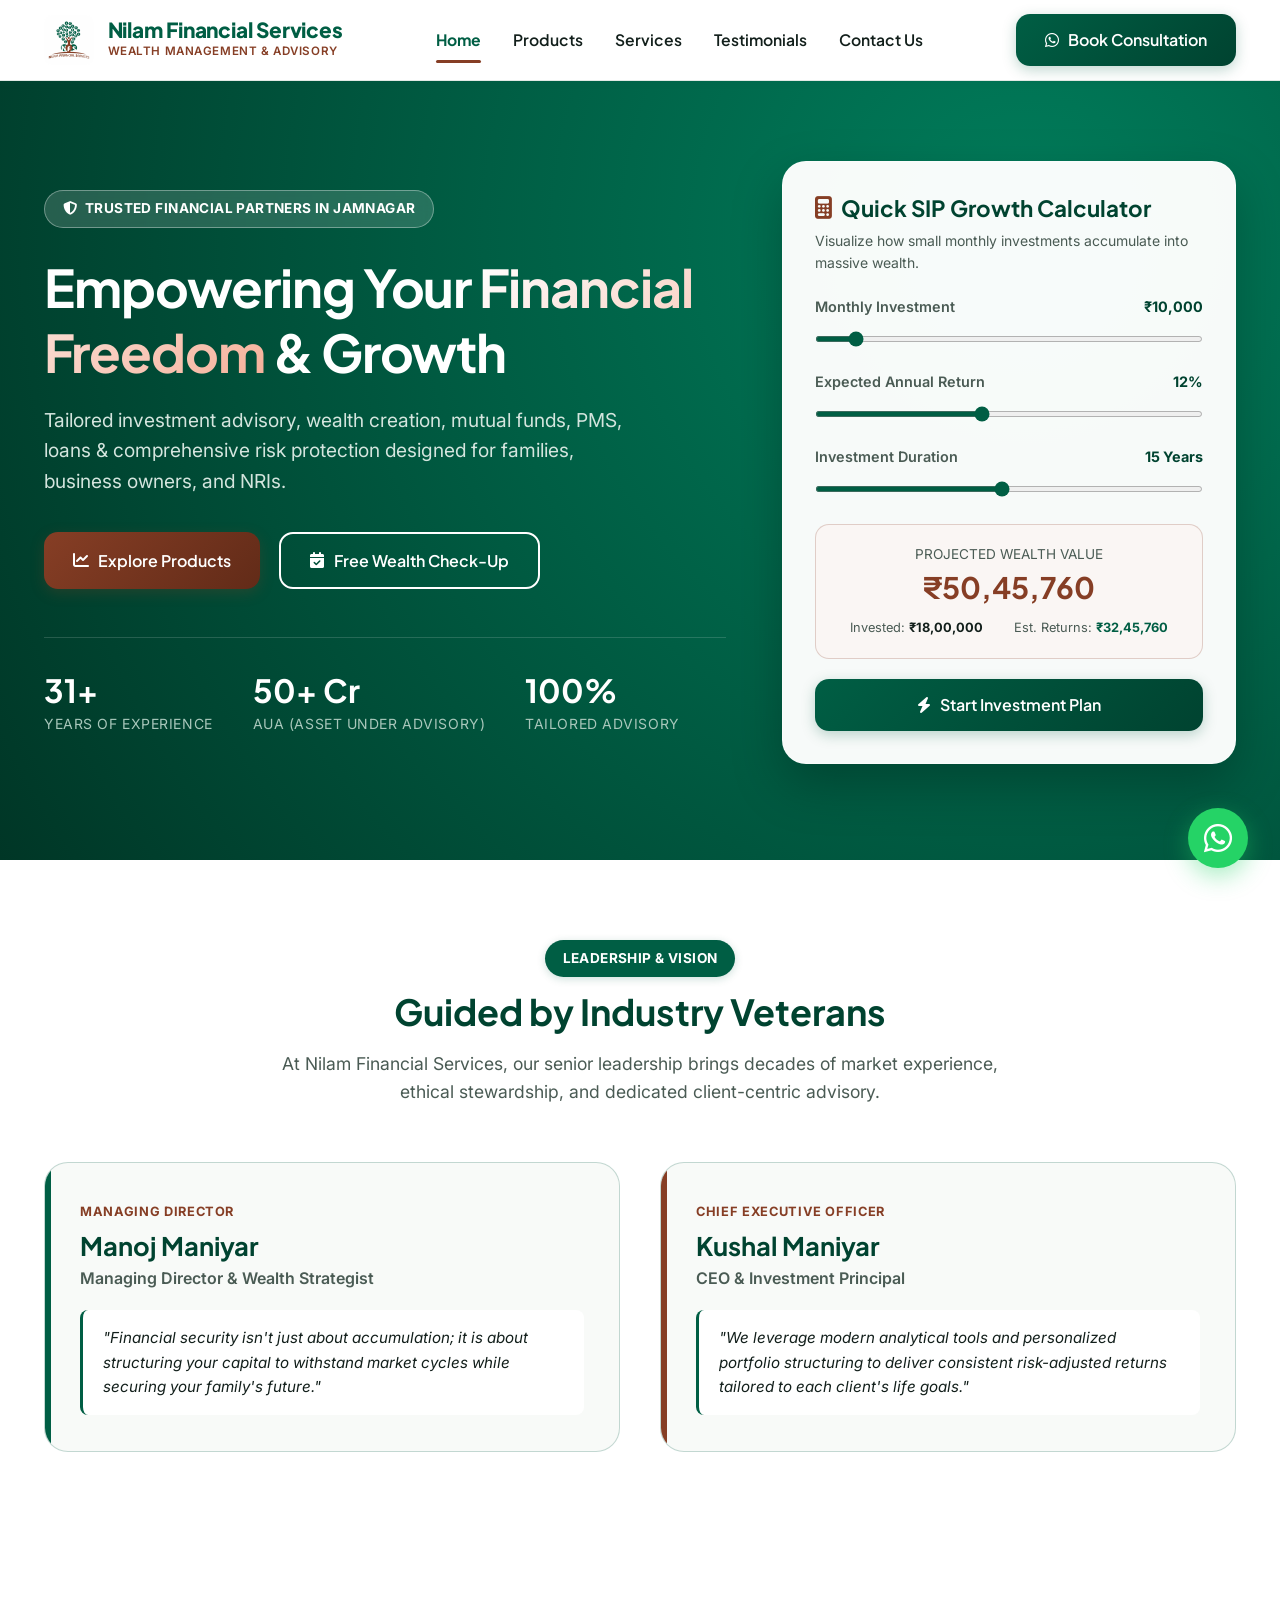
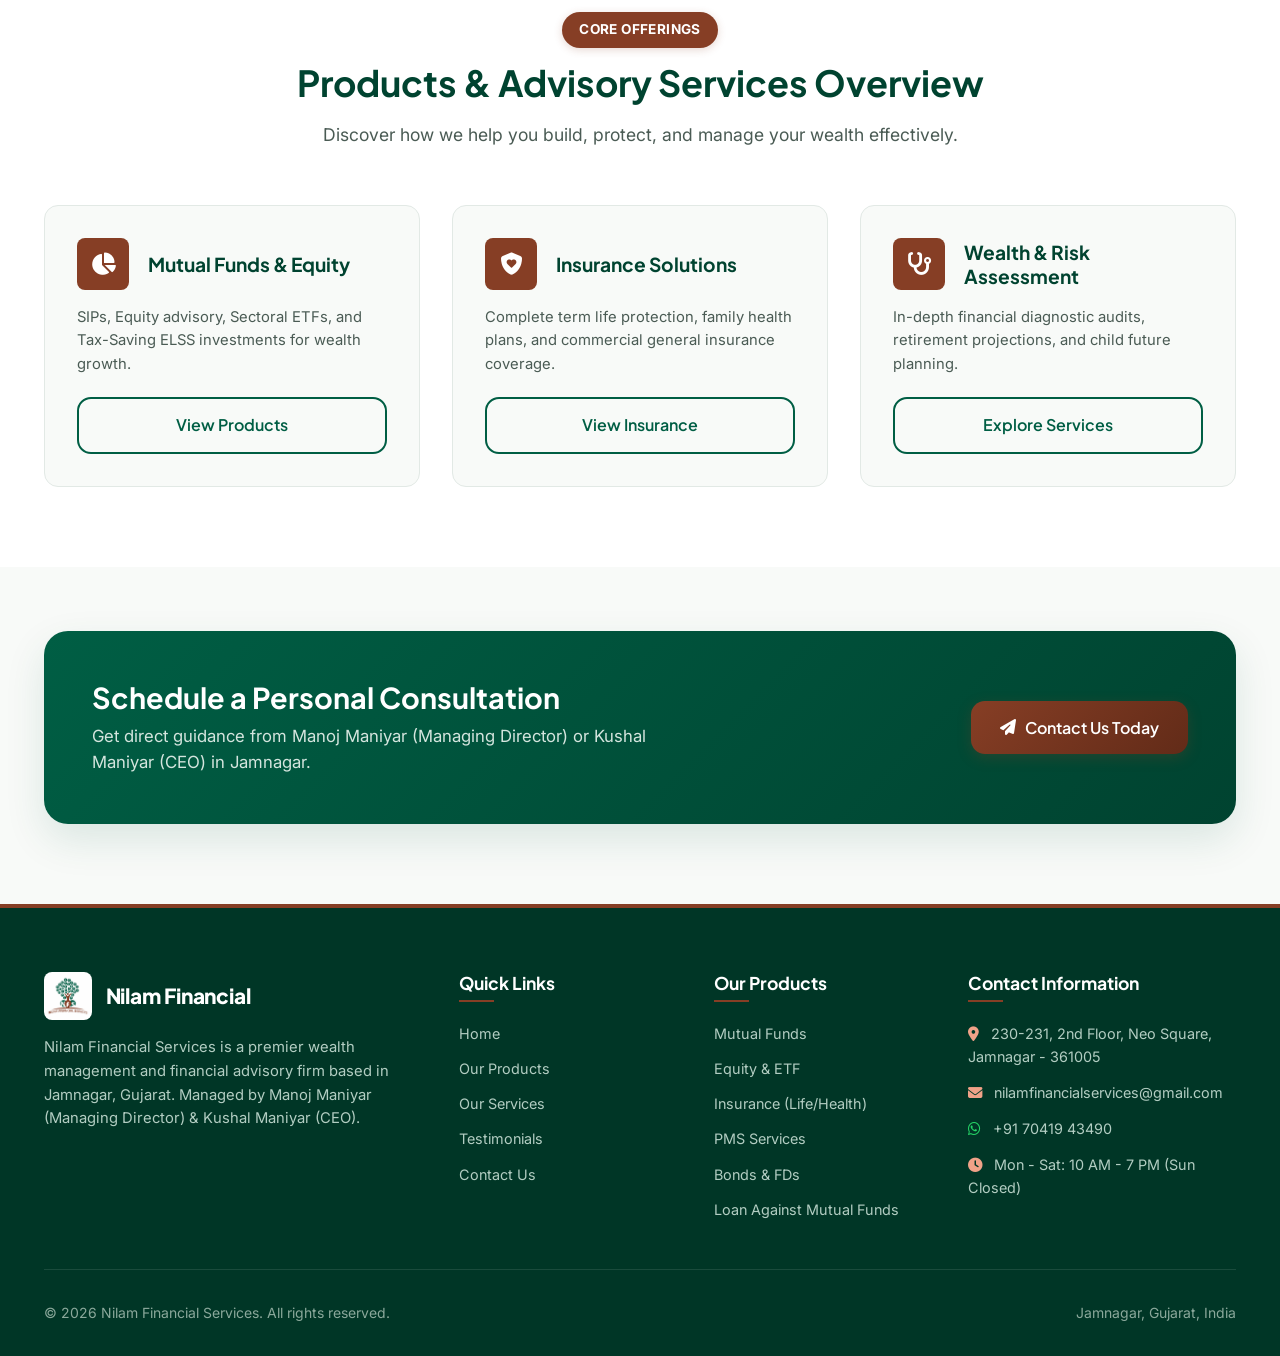
==== commit 50939404: "Add files via upload Update Responsive changes" ====
--- a/index.html
+++ b/index.html
@@ -41,8 +41,8 @@
       </nav>
 
       <div class="nav-actions">
-        <a href="https://wa.me/917041943490?text=Hello%20Nilam%20Financial%20Services,%20I%20would%20like%20to%20schedule%20a%20financial%20consultation." target="_blank" class="btn btn-primary" style="padding: 0.65rem 1.25rem; font-size: 0.9rem;">
-          <i class="fa-brands fa-whatsapp"></i> Book Consultation
+        <a href="https://wa.me/917041943490?text=Hello%20Nilam%20Financial%20Services,%20I%20would%20like%20to%20schedule%20a%20financial%20consultation." target="_blank" class="btn btn-primary">
+          <i class="fa-brands fa-whatsapp"></i> <span class="btn-text-desktop">Book Consultation</span>
         </a>
         <button class="mobile-toggle" id="mobileToggle" aria-label="Toggle Mobile Menu">
           <i class="fa-solid fa-bars-staggered"></i>
@@ -56,8 +56,11 @@
   <aside class="mobile-drawer" id="mobileDrawer">
     <div class="drawer-header">
       <div class="brand-logo-group">
-        <img src="Logo.jpeg" alt="Nilam Financial Services Logo" style="height: 42px;">
-        <span class="brand-name" style="font-size: 1.1rem;">Nilam Financial</span>
+        <img src="Logo.jpeg" alt="Nilam Financial Services Logo" style="height: 40px; flex-shrink: 0;">
+        <div class="brand-title-box">
+          <span class="brand-name" style="font-size: 1.05rem; white-space: normal; line-height: 1.15;">Nilam Financial Services</span>
+          <span class="brand-tagline" style="font-size: 0.625rem;">Wealth Management & Advisory</span>
+        </div>
       </div>
       <button class="drawer-close" id="drawerClose" aria-label="Close Menu">
         <i class="fa-solid fa-xmark"></i>
--- a/css/styles.css
+++ b/css/styles.css
@@ -0,0 +1,1461 @@
+/* ==========================================================================
+   Nilam Financial Services - Complete Stylesheet
+   Color Palette:
+   - Deep Emerald Green: #005E44
+   - Warm Rust / Brown: #863E25
+   - White: #FFFFFF
+   ========================================================================== */
+
+@import url('https://fonts.googleapis.com/css2?family=Plus+Jakarta+Sans:wght@400;500;600;700;800&family=Inter:wght@300;400;500;600;700&display=swap');
+
+:root {
+  /* Brand Colors */
+  --primary: #005E44;
+  --primary-dark: #004330;
+  --primary-light: #007D5B;
+  --primary-surface: rgba(0, 94, 68, 0.08);
+  --primary-border: rgba(0, 94, 68, 0.22);
+  
+  --secondary: #863E25;
+  --secondary-dark: #622B18;
+  --secondary-light: #A54F33;
+  --secondary-surface: rgba(134, 62, 37, 0.08);
+  --secondary-border: rgba(134, 62, 37, 0.22);
+
+  --white: #FFFFFF;
+  --bg-light: #F8FAF8;
+  --bg-warm: #FAF6F4;
+  --surface-card: #FFFFFF;
+
+  --text-dark: #121F1B;
+  --text-muted: #4A5B54;
+  --text-light: #71837B;
+  --border-light: #E2E9E5;
+
+  /* Shadows */
+  --shadow-sm: 0 2px 8px rgba(0, 94, 68, 0.06);
+  --shadow-md: 0 8px 24px rgba(0, 94, 68, 0.08);
+  --shadow-lg: 0 16px 40px rgba(0, 94, 68, 0.12);
+  --shadow-rust: 0 8px 24px rgba(134, 62, 37, 0.15);
+
+  /* Layout & Spacing */
+  --radius-sm: 8px;
+  --radius-md: 14px;
+  --radius-lg: 24px;
+  --radius-full: 9999px;
+  --transition: all 0.3s cubic-bezier(0.25, 0.8, 0.25, 1);
+}
+
+/* Reset & Global */
+*, *::before, *::after {
+  box-sizing: border-box;
+  margin: 0;
+  padding: 0;
+}
+
+html {
+  scroll-behavior: smooth;
+  font-size: 16px;
+}
+
+body {
+  font-family: 'Inter', system-ui, -apple-system, sans-serif;
+  color: var(--text-dark);
+  background-color: var(--bg-light);
+  line-height: 1.6;
+  overflow-x: hidden;
+}
+
+h1, h2, h3, h4, h5, h6 {
+  font-family: 'Plus Jakarta Sans', sans-serif;
+  color: var(--primary-dark);
+  line-height: 1.25;
+  font-weight: 700;
+}
+
+a {
+  text-decoration: none;
+  color: inherit;
+  transition: var(--transition);
+}
+
+img {
+  max-width: 100%;
+  height: auto;
+  display: block;
+}
+
+ul {
+  list-style: none;
+}
+
+.container {
+  width: 100%;
+  max-width: 1240px;
+  margin: 0 auto;
+  padding: 0 1.5rem;
+}
+
+/* Page Eyebrow (Clean Text-only Header Accent) */
+.page-eyebrow {
+  font-family: 'Plus Jakarta Sans', sans-serif;
+  font-size: 0.9rem;
+  font-weight: 700;
+  color: var(--secondary);
+  letter-spacing: 0.08em;
+  text-transform: uppercase;
+  margin-bottom: 0.4rem;
+  display: flex;
+  align-items: center;
+  justify-content: center;
+  gap: 0.5rem;
+}
+
+.page-eyebrow i {
+  color: var(--primary);
+  font-size: 0.85rem;
+}
+
+/* Utility Components & Badges */
+.badge {
+  display: inline-flex;
+  align-items: center;
+  gap: 0.5rem;
+  padding: 0.45rem 1.1rem;
+  border-radius: var(--radius-full);
+  font-size: 0.85rem;
+  font-weight: 700;
+  letter-spacing: 0.03em;
+  text-transform: uppercase;
+}
+
+.badge-primary {
+  background-color: var(--primary);
+  color: var(--white);
+  box-shadow: 0 2px 8px rgba(0, 94, 68, 0.2);
+}
+
+.badge-secondary {
+  background-color: var(--secondary);
+  color: var(--white);
+  box-shadow: 0 2px 8px rgba(134, 62, 37, 0.2);
+}
+
+.badge-hero {
+  background: rgba(255, 255, 255, 0.15);
+  color: #FFFFFF;
+  border: 1px solid rgba(255, 255, 255, 0.35);
+  backdrop-filter: blur(8px);
+}
+
+.btn {
+  display: inline-flex;
+  align-items: center;
+  justify-content: center;
+  gap: 0.6rem;
+  padding: 0.85rem 1.8rem;
+  border-radius: var(--radius-md);
+  font-family: 'Plus Jakarta Sans', sans-serif;
+  font-weight: 600;
+  font-size: 1rem;
+  cursor: pointer;
+  transition: var(--transition);
+  border: none;
+  text-align: center;
+  white-space: nowrap;
+}
+
+.btn-primary {
+  background: linear-gradient(135deg, var(--primary) 0%, var(--primary-dark) 100%);
+  color: var(--white);
+  box-shadow: 0 4px 14px rgba(0, 94, 68, 0.25);
+}
+
+.btn-primary:hover {
+  background: linear-gradient(135deg, var(--primary-light) 0%, var(--primary) 100%);
+  transform: translateY(-2px);
+  box-shadow: 0 6px 20px rgba(0, 94, 68, 0.35);
+}
+
+.btn-secondary {
+  background: linear-gradient(135deg, var(--secondary) 0%, var(--secondary-dark) 100%);
+  color: var(--white);
+  box-shadow: 0 4px 14px rgba(134, 62, 37, 0.25);
+}
+
+.btn-secondary:hover {
+  background: linear-gradient(135deg, var(--secondary-light) 0%, var(--secondary) 100%);
+  transform: translateY(-2px);
+  box-shadow: 0 6px 20px rgba(134, 62, 37, 0.35);
+}
+
+.btn-outline {
+  background: transparent;
+  color: var(--primary);
+  border: 2px solid var(--primary);
+}
+
+.btn-outline:hover {
+  background-color: var(--primary);
+  color: var(--white);
+  transform: translateY(-2px);
+}
+
+.btn-whatsapp {
+  background-color: #25D366;
+  color: var(--white);
+  box-shadow: 0 4px 14px rgba(37, 211, 102, 0.3);
+}
+
+.btn-whatsapp:hover {
+  background-color: #1DA851;
+  color: var(--white);
+  transform: translateY(-2px);
+  box-shadow: 0 6px 20px rgba(37, 211, 102, 0.4);
+}
+
+.section-header {
+  text-align: center;
+  max-width: 750px;
+  margin: 0 auto 3.5rem auto;
+}
+
+.section-header h2 {
+  font-size: 2.25rem;
+  margin: 0.75rem 0 1rem 0;
+  color: var(--primary-dark);
+}
+
+.section-header p {
+  font-size: 1.1rem;
+  color: var(--text-muted);
+}
+
+/* Header Navigation (Sticky Glassmorphic) */
+.header-main {
+  position: sticky;
+  top: 0;
+  z-index: 1000;
+  background: rgba(255, 255, 255, 0.98);
+  backdrop-filter: blur(12px);
+  -webkit-backdrop-filter: blur(12px);
+  box-shadow: var(--shadow-sm);
+  transition: var(--transition);
+  border-bottom: 1px solid var(--border-light);
+}
+
+.nav-container {
+  display: flex;
+  justify-content: space-between;
+  align-items: center;
+  padding: 0.85rem 1.5rem;
+  gap: 1rem;
+}
+
+.brand-logo-group {
+  display: flex;
+  align-items: center;
+  gap: 0.85rem;
+  flex-shrink: 1;
+  min-width: 0;
+}
+
+.brand-logo-img {
+  height: 50px;
+  width: auto;
+  object-fit: contain;
+  border-radius: var(--radius-sm);
+  flex-shrink: 0;
+}
+
+.brand-title-box {
+  display: flex;
+  flex-direction: column;
+  min-width: 0;
+}
+
+.brand-name {
+  font-family: 'Plus Jakarta Sans', sans-serif;
+  font-size: 1.3rem;
+  font-weight: 800;
+  color: var(--primary);
+  line-height: 1.1;
+  letter-spacing: -0.01em;
+  white-space: nowrap;
+}
+
+.brand-tagline {
+  font-size: 0.725rem;
+  font-weight: 600;
+  color: var(--secondary);
+  letter-spacing: 0.05em;
+  text-transform: uppercase;
+  white-space: nowrap;
+}
+
+.nav-menu {
+  display: flex;
+  align-items: center;
+  gap: 2rem;
+}
+
+.nav-link {
+  font-family: 'Plus Jakarta Sans', sans-serif;
+  font-weight: 600;
+  font-size: 0.98rem;
+  color: var(--text-dark);
+  padding: 0.5rem 0;
+  position: relative;
+  transition: var(--transition);
+}
+
+.nav-link::after {
+  content: '';
+  position: absolute;
+  bottom: -2px;
+  left: 0;
+  width: 0;
+  height: 3px;
+  background-color: var(--secondary);
+  border-radius: 2px;
+  transition: var(--transition);
+}
+
+.nav-link:hover {
+  color: var(--primary);
+}
+
+.nav-link.active {
+  color: var(--primary);
+  font-weight: 700;
+}
+
+.nav-link.active::after {
+  width: 100%;
+}
+
+.nav-actions {
+  display: flex;
+  align-items: center;
+  gap: 0.75rem;
+  flex-shrink: 0;
+}
+
+.mobile-toggle {
+  display: none;
+  background: var(--primary-surface);
+  border: 1px solid var(--primary-border);
+  width: 42px;
+  height: 42px;
+  border-radius: var(--radius-sm);
+  align-items: center;
+  justify-content: center;
+  font-size: 1.25rem;
+  color: var(--primary-dark);
+  cursor: pointer;
+  transition: var(--transition);
+}
+
+.mobile-toggle:hover {
+  background: var(--primary);
+  color: var(--white);
+}
+
+/* Off-canvas Mobile Menu */
+.mobile-drawer {
+  position: fixed;
+  top: 0;
+  right: -100%;
+  width: 85%;
+  max-width: 360px;
+  height: 100vh;
+  background-color: var(--white);
+  z-index: 2000;
+  box-shadow: -5px 0 25px rgba(0,0,0,0.15);
+  transition: right 0.35s cubic-bezier(0.4, 0, 0.2, 1);
+  padding: 2rem 1.5rem;
+  display: flex;
+  flex-direction: column;
+}
+
+.mobile-drawer.open {
+  right: 0;
+}
+
+.drawer-overlay {
+  position: fixed;
+  inset: 0;
+  background: rgba(0, 0, 0, 0.4);
+  backdrop-filter: blur(4px);
+  z-index: 1999;
+  opacity: 0;
+  pointer-events: none;
+  transition: opacity 0.3s ease;
+}
+
+.drawer-overlay.active {
+  opacity: 1;
+  pointer-events: auto;
+}
+
+.drawer-header {
+  display: flex;
+  justify-content: space-between;
+  align-items: center;
+  padding-bottom: 1.5rem;
+  border-bottom: 1px solid var(--border-light);
+  margin-bottom: 1.5rem;
+}
+
+.drawer-close {
+  background: none;
+  border: none;
+  font-size: 1.5rem;
+  color: var(--text-dark);
+  cursor: pointer;
+}
+
+.drawer-nav {
+  display: flex;
+  flex-direction: column;
+  gap: 1.25rem;
+  margin-bottom: auto;
+}
+
+.drawer-link {
+  font-family: 'Plus Jakarta Sans', sans-serif;
+  font-size: 1.1rem;
+  font-weight: 600;
+  color: var(--text-dark);
+  padding: 0.4rem 0.6rem;
+  border-radius: var(--radius-sm);
+}
+
+.drawer-link:hover, .drawer-link.active {
+  color: var(--primary);
+  background-color: var(--primary-surface);
+  font-weight: 700;
+}
+
+/* Inner Page Hero Header Banner */
+.page-hero {
+  background: linear-gradient(135deg, #F4F8F6 0%, #EBF3EF 100%);
+  color: var(--text-dark);
+  padding: 3.5rem 0;
+  position: relative;
+  border-bottom: 1px solid var(--border-light);
+}
+
+.page-hero-content {
+  position: relative;
+  z-index: 2;
+  text-align: center;
+  max-width: 800px;
+  margin: 0 auto;
+}
+
+.page-hero h1 {
+  font-size: 2.75rem;
+  color: var(--primary-dark);
+  margin: 0.5rem 0 0.5rem 0;
+}
+
+.page-hero p {
+  font-size: 1.15rem;
+  color: var(--text-muted);
+}
+
+/* Breadcrumb Styling with Highlighted Green Home Link */
+.breadcrumb {
+  display: flex;
+  justify-content: center;
+  align-items: center;
+  gap: 0.5rem;
+  margin-top: 1.25rem;
+  font-size: 0.95rem;
+  font-weight: 500;
+  color: var(--text-muted);
+}
+
+.breadcrumb a.home-link {
+  color: var(--primary) !important;
+  font-weight: 700;
+  display: inline-flex;
+  align-items: center;
+  gap: 0.35rem;
+  padding: 0.25rem 0.75rem;
+  background-color: var(--primary-surface);
+  border-radius: var(--radius-sm);
+  border: 1px solid var(--primary-border);
+  transition: var(--transition);
+}
+
+.breadcrumb a.home-link:hover {
+  background-color: var(--primary);
+  color: var(--white) !important;
+}
+
+.breadcrumb span.current-page {
+  color: var(--secondary-dark);
+  font-weight: 600;
+}
+
+.breadcrumb i.separator {
+  color: var(--text-light);
+  font-size: 0.75rem;
+}
+
+/* Hero Section (Home) */
+.hero {
+  position: relative;
+  background: radial-gradient(circle at 80% 20%, #007D5B 0%, #005E44 45%, #003626 100%);
+  color: var(--white);
+  padding: 5rem 0 6rem 0;
+  overflow: hidden;
+}
+
+.hero-grid {
+  position: relative;
+  z-index: 2;
+  display: grid;
+  grid-template-columns: 1.2fr 0.8fr;
+  gap: 3.5rem;
+  align-items: center;
+}
+
+.hero-content h1 {
+  font-size: 3.25rem;
+  color: var(--white);
+  margin: 1.2rem 0;
+  letter-spacing: -0.02em;
+}
+
+.hero-content h1 span {
+  color: #F8B5A0;
+  background: linear-gradient(135deg, #FFFFFF 0%, #F5B099 100%);
+  -webkit-background-clip: text;
+  -webkit-text-fill-color: transparent;
+}
+
+.hero-lead {
+  font-size: 1.2rem;
+  color: #D4E5DE;
+  margin-bottom: 2.2rem;
+  max-width: 600px;
+}
+
+.hero-actions {
+  display: flex;
+  gap: 1.2rem;
+  flex-wrap: wrap;
+  margin-bottom: 3rem;
+}
+
+.hero-stats {
+  display: flex;
+  gap: 2.5rem;
+  padding-top: 2rem;
+  border-top: 1px solid rgba(255, 255, 255, 0.15);
+}
+
+.stat-item h4 {
+  font-size: 2rem;
+  color: var(--white);
+  margin-bottom: 0.2rem;
+}
+
+.stat-item p {
+  font-size: 0.875rem;
+  color: #A8C7BB;
+  text-transform: uppercase;
+  letter-spacing: 0.04em;
+}
+
+/* Hero Calculator Card */
+.hero-card {
+  background: rgba(255, 255, 255, 0.97);
+  border-radius: var(--radius-lg);
+  padding: 2rem;
+  color: var(--text-dark);
+  box-shadow: 0 20px 50px rgba(0, 0, 0, 0.25);
+  border: 1px solid rgba(255, 255, 255, 0.3);
+}
+
+.hero-card h3 {
+  font-size: 1.4rem;
+  color: var(--primary-dark);
+  margin-bottom: 0.5rem;
+  display: flex;
+  align-items: center;
+  gap: 0.6rem;
+}
+
+.hero-card h3 i {
+  color: var(--secondary);
+}
+
+.calc-group {
+  margin-top: 1.25rem;
+}
+
+.calc-label {
+  display: flex;
+  justify-content: space-between;
+  font-size: 0.9rem;
+  font-weight: 600;
+  color: var(--text-muted);
+  margin-bottom: 0.4rem;
+}
+
+.calc-slider {
+  width: 100%;
+  accent-color: var(--primary);
+  height: 6px;
+  border-radius: 3px;
+  cursor: pointer;
+}
+
+.calc-value-badge {
+  color: var(--primary-dark);
+  font-weight: 700;
+}
+
+.calc-result-box {
+  margin-top: 1.5rem;
+  background: var(--bg-warm);
+  border: 1px solid var(--secondary-border);
+  padding: 1.2rem;
+  border-radius: var(--radius-md);
+  text-align: center;
+}
+
+.calc-result-box p {
+  font-size: 0.85rem;
+  color: var(--text-muted);
+  text-transform: uppercase;
+}
+
+.calc-result-box h2 {
+  font-size: 1.85rem;
+  color: var(--secondary);
+  margin-top: 0.2rem;
+}
+
+/* Leadership Section */
+.leadership-section {
+  padding: 5rem 0;
+  background-color: var(--white);
+}
+
+.leadership-grid {
+  display: grid;
+  grid-template-columns: repeat(auto-fit, minmax(320px, 1fr));
+  gap: 2.5rem;
+}
+
+.leader-card {
+  background: var(--bg-light);
+  border-radius: var(--radius-lg);
+  padding: 2.2rem;
+  border: 1px solid var(--primary-border);
+  transition: var(--transition);
+  position: relative;
+  overflow: hidden;
+}
+
+.leader-card::before {
+  content: '';
+  position: absolute;
+  top: 0;
+  left: 0;
+  width: 6px;
+  height: 100%;
+  background: var(--primary);
+}
+
+.leader-card:nth-child(2)::before {
+  background: var(--secondary);
+}
+
+.leader-card:hover {
+  transform: translateY(-5px);
+  box-shadow: var(--shadow-lg);
+}
+
+.leader-badge {
+  display: inline-block;
+  font-size: 0.8rem;
+  font-weight: 700;
+  color: var(--secondary);
+  text-transform: uppercase;
+  letter-spacing: 0.05em;
+  margin-bottom: 0.5rem;
+}
+
+.leader-name {
+  font-size: 1.6rem;
+  color: var(--primary-dark);
+  margin-bottom: 0.2rem;
+}
+
+.leader-title {
+  font-size: 1rem;
+  font-weight: 600;
+  color: var(--text-muted);
+  margin-bottom: 1.2rem;
+}
+
+.leader-quote {
+  font-size: 0.95rem;
+  color: var(--text-dark);
+  line-height: 1.6;
+  font-style: italic;
+  background: var(--white);
+  padding: 1rem 1.25rem;
+  border-radius: var(--radius-sm);
+  border-left: 3px solid var(--primary);
+}
+
+/* Products Section */
+.products-section {
+  padding: 5rem 0;
+  background-color: var(--bg-light);
+}
+
+.filter-tabs {
+  display: flex;
+  justify-content: center;
+  gap: 0.8rem;
+  flex-wrap: wrap;
+  margin-bottom: 3rem;
+}
+
+.filter-btn {
+  padding: 0.6rem 1.4rem;
+  border-radius: var(--radius-full);
+  background: var(--white);
+  border: 1px solid var(--border-light);
+  font-family: 'Plus Jakarta Sans', sans-serif;
+  font-weight: 600;
+  font-size: 0.9rem;
+  color: var(--text-muted);
+  cursor: pointer;
+  transition: var(--transition);
+}
+
+.filter-btn.active, .filter-btn:hover {
+  background: var(--primary);
+  color: var(--white);
+  border-color: var(--primary);
+  box-shadow: var(--shadow-sm);
+}
+
+.products-grid {
+  display: grid;
+  grid-template-columns: repeat(auto-fill, minmax(280px, 1fr));
+  gap: 2rem;
+}
+
+.product-card {
+  background: var(--white);
+  border-radius: var(--radius-md);
+  padding: 2rem;
+  border: 1px solid var(--border-light);
+  box-shadow: var(--shadow-sm);
+  transition: var(--transition);
+  display: flex;
+  flex-direction: column;
+}
+
+.product-card:hover {
+  transform: translateY(-6px);
+  box-shadow: var(--shadow-md);
+  border-color: var(--primary-border);
+}
+
+.product-icon {
+  width: 60px;
+  height: 60px;
+  border-radius: var(--radius-md);
+  background: var(--primary-surface);
+  color: var(--primary);
+  display: flex;
+  align-items: center;
+  justify-content: center;
+  font-size: 1.6rem;
+  margin-bottom: 1.25rem;
+}
+
+.product-card:nth-child(even) .product-icon {
+  background: var(--secondary-surface);
+  color: var(--secondary);
+}
+
+.product-title {
+  font-size: 1.25rem;
+  color: var(--primary-dark);
+  margin-bottom: 0.75rem;
+}
+
+.product-desc {
+  font-size: 0.925rem;
+  color: var(--text-muted);
+  margin-bottom: 1.5rem;
+  flex-grow: 1;
+}
+
+.product-features {
+  margin-bottom: 1.5rem;
+}
+
+.product-features li {
+  font-size: 0.85rem;
+  color: var(--text-dark);
+  margin-bottom: 0.4rem;
+  display: flex;
+  align-items: center;
+  gap: 0.5rem;
+}
+
+.product-features li i {
+  color: var(--primary);
+  font-size: 0.8rem;
+}
+
+/* Services Section */
+.services-section {
+  padding: 5rem 0;
+  background-color: var(--white);
+}
+
+.services-grid {
+  display: grid;
+  grid-template-columns: repeat(auto-fill, minmax(340px, 1fr));
+  gap: 2rem;
+}
+
+.service-card {
+  background: var(--bg-light);
+  border-radius: var(--radius-md);
+  padding: 2rem;
+  border: 1px solid var(--border-light);
+  transition: var(--transition);
+  display: flex;
+  flex-direction: column;
+}
+
+.service-card:hover {
+  background: var(--white);
+  box-shadow: var(--shadow-lg);
+  transform: translateY(-4px);
+  border-color: var(--secondary-border);
+}
+
+.service-header-row {
+  display: flex;
+  align-items: center;
+  gap: 1.2rem;
+  margin-bottom: 1rem;
+}
+
+.service-icon-box {
+  width: 52px;
+  height: 52px;
+  border-radius: var(--radius-sm);
+  background: var(--secondary);
+  color: var(--white);
+  display: flex;
+  align-items: center;
+  justify-content: center;
+  font-size: 1.4rem;
+  flex-shrink: 0;
+}
+
+.service-title {
+  font-size: 1.2rem;
+  color: var(--primary-dark);
+}
+
+.service-body {
+  font-size: 0.925rem;
+  color: var(--text-muted);
+  margin-bottom: 1.25rem;
+  flex-grow: 1;
+}
+
+/* Assessment CTA Banner */
+.assessment-banner {
+  margin-top: 4rem;
+  background: linear-gradient(135deg, var(--primary) 0%, var(--primary-dark) 100%);
+  border-radius: var(--radius-lg);
+  padding: 3rem;
+  color: var(--white);
+  display: flex;
+  align-items: center;
+  justify-content: space-between;
+  gap: 2rem;
+  box-shadow: var(--shadow-lg);
+}
+
+.assessment-content h3 {
+  font-size: 1.8rem;
+  color: var(--white);
+  margin-bottom: 0.5rem;
+}
+
+.assessment-content p {
+  color: #D4E5DE;
+  font-size: 1.05rem;
+  max-width: 600px;
+}
+
+/* Testimonials Section */
+.testimonials-section {
+  padding: 5rem 0;
+  background-color: var(--bg-warm);
+}
+
+.testimonials-grid {
+  display: grid;
+  grid-template-columns: repeat(auto-fit, minmax(320px, 1fr));
+  gap: 2rem;
+}
+
+.testimonial-card {
+  background: var(--white);
+  border-radius: var(--radius-md);
+  padding: 2rem;
+  box-shadow: var(--shadow-sm);
+  border: 1px solid var(--border-light);
+  display: flex;
+  flex-direction: column;
+  justify-content: space-between;
+}
+
+.stars {
+  color: #F5A623;
+  margin-bottom: 1rem;
+  font-size: 0.9rem;
+}
+
+.testimonial-text {
+  font-size: 0.95rem;
+  color: var(--text-dark);
+  font-style: italic;
+  margin-bottom: 1.5rem;
+  line-height: 1.6;
+}
+
+.client-info {
+  display: flex;
+  align-items: center;
+  gap: 1rem;
+}
+
+.client-avatar {
+  width: 48px;
+  height: 48px;
+  border-radius: 50%;
+  background: var(--primary-surface);
+  color: var(--primary);
+  display: flex;
+  align-items: center;
+  justify-content: center;
+  font-weight: 700;
+  font-size: 1.1rem;
+}
+
+.client-details h5 {
+  font-size: 1rem;
+  color: var(--primary-dark);
+}
+
+.client-details p {
+  font-size: 0.8rem;
+  color: var(--text-muted);
+}
+
+/* Contact Us Section */
+.contact-section {
+  padding: 5rem 0;
+  background-color: var(--white);
+}
+
+.contact-grid {
+  display: grid;
+  grid-template-columns: 0.9fr 1.1fr;
+  gap: 3rem;
+}
+
+.contact-info-card {
+  background: var(--primary-dark);
+  color: var(--white);
+  border-radius: var(--radius-lg);
+  padding: 2.5rem;
+  box-shadow: var(--shadow-lg);
+  display: flex;
+  flex-direction: column;
+  justify-content: space-between;
+}
+
+.contact-info-card h3 {
+  color: var(--white);
+  font-size: 1.75rem;
+  margin-bottom: 1rem;
+}
+
+.contact-info-card > p {
+  color: #D4E5DE;
+  margin-bottom: 2rem;
+}
+
+.contact-details-list {
+  display: flex;
+  flex-direction: column;
+  gap: 1.5rem;
+  margin-bottom: 2rem;
+}
+
+.contact-item {
+  display: flex;
+  gap: 1.2rem;
+  align-items: flex-start;
+}
+
+.contact-icon {
+  width: 44px;
+  height: 44px;
+  border-radius: var(--radius-sm);
+  background: rgba(255, 255, 255, 0.1);
+  color: #F0A288;
+  display: flex;
+  align-items: center;
+  justify-content: center;
+  font-size: 1.2rem;
+  flex-shrink: 0;
+}
+
+.contact-text h5 {
+  color: #A8C7BB;
+  font-size: 0.85rem;
+  text-transform: uppercase;
+  letter-spacing: 0.05em;
+  margin-bottom: 0.2rem;
+}
+
+.contact-text p, .contact-text a {
+  color: var(--white);
+  font-size: 1rem;
+}
+
+.contact-text a:hover {
+  color: #F0A288;
+  text-decoration: underline;
+}
+
+.contact-form-card {
+  background: var(--bg-light);
+  border-radius: var(--radius-lg);
+  padding: 2.5rem;
+  border: 1px solid var(--border-light);
+  box-shadow: var(--shadow-sm);
+}
+
+.contact-form-card h3 {
+  font-size: 1.6rem;
+  color: var(--primary-dark);
+  margin-bottom: 0.5rem;
+}
+
+.contact-form-card p {
+  color: var(--text-muted);
+  margin-bottom: 1.8rem;
+  font-size: 0.95rem;
+}
+
+.form-group {
+  margin-bottom: 1.25rem;
+}
+
+.form-label {
+  display: block;
+  font-size: 0.875rem;
+  font-weight: 600;
+  color: var(--text-dark);
+  margin-bottom: 0.4rem;
+}
+
+.form-control {
+  width: 100%;
+  padding: 0.85rem 1rem;
+  border-radius: var(--radius-sm);
+  border: 1px solid var(--border-light);
+  font-family: inherit;
+  font-size: 0.95rem;
+  background-color: var(--white);
+  transition: var(--transition);
+}
+
+.form-control:focus {
+  outline: none;
+  border-color: var(--primary);
+  box-shadow: 0 0 0 3px rgba(0, 94, 68, 0.12);
+}
+
+textarea.form-control {
+  resize: vertical;
+  min-height: 110px;
+}
+
+.form-row {
+  display: grid;
+  grid-template-columns: 1fr 1fr;
+  gap: 1rem;
+}
+
+/* Map Section */
+.map-container {
+  width: 100%;
+  height: 380px;
+  border-radius: var(--radius-lg);
+  overflow: hidden;
+  box-shadow: var(--shadow-md);
+  margin-top: 3rem;
+  border: 1px solid var(--border-light);
+}
+
+.map-container iframe {
+  width: 100%;
+  height: 100%;
+  border: none;
+}
+
+/* Modal Styling */
+.modal-backdrop {
+  position: fixed;
+  inset: 0;
+  background: rgba(0, 0, 0, 0.6);
+  backdrop-filter: blur(5px);
+  z-index: 3000;
+  display: flex;
+  align-items: center;
+  justify-content: center;
+  padding: 1.5rem;
+  opacity: 0;
+  pointer-events: none;
+  transition: opacity 0.3s ease;
+}
+
+.modal-backdrop.active {
+  opacity: 1;
+  pointer-events: auto;
+}
+
+.modal-box {
+  background: var(--white);
+  border-radius: var(--radius-lg);
+  max-width: 580px;
+  width: 100%;
+  padding: 2.5rem;
+  box-shadow: 0 25px 60px rgba(0, 0, 0, 0.3);
+  position: relative;
+  transform: translateY(20px);
+  transition: transform 0.3s ease;
+  max-height: 90vh;
+  overflow-y: auto;
+}
+
+.modal-backdrop.active .modal-box {
+  transform: translateY(0);
+}
+
+.modal-close-btn {
+  position: absolute;
+  top: 1.25rem;
+  right: 1.25rem;
+  background: none;
+  border: none;
+  font-size: 1.4rem;
+  color: var(--text-muted);
+  cursor: pointer;
+}
+
+.modal-close-btn:hover {
+  color: var(--secondary);
+}
+
+/* Floating WhatsApp Button */
+.whatsapp-float {
+  position: fixed;
+  bottom: 2rem;
+  right: 2rem;
+  width: 60px;
+  height: 60px;
+  background-color: #25D366;
+  color: var(--white);
+  border-radius: 50%;
+  display: flex;
+  align-items: center;
+  justify-content: center;
+  font-size: 2rem;
+  box-shadow: 0 8px 24px rgba(37, 211, 102, 0.4);
+  z-index: 1500;
+  transition: var(--transition);
+  animation: pulse-whatsapp 2s infinite;
+}
+
+.whatsapp-float:hover {
+  transform: scale(1.1);
+  background-color: #1DA851;
+  color: var(--white);
+}
+
+@keyframes pulse-whatsapp {
+  0% {
+    box-shadow: 0 0 0 0 rgba(37, 211, 102, 0.6);
+  }
+  70% {
+    box-shadow: 0 0 0 16px rgba(37, 211, 102, 0);
+  }
+  100% {
+    box-shadow: 0 0 0 0 rgba(37, 211, 102, 0);
+  }
+}
+
+/* Footer */
+.footer {
+  background-color: #003626;
+  color: rgba(255, 255, 255, 0.85);
+  padding: 4rem 0 2rem 0;
+  border-top: 4px solid var(--secondary);
+}
+
+.footer-grid {
+  display: grid;
+  grid-template-columns: 1.4fr 0.8fr 0.8fr 1fr;
+  gap: 2.5rem;
+  margin-bottom: 3rem;
+}
+
+.footer-brand h4 {
+  font-size: 1.4rem;
+  color: var(--white);
+  margin-bottom: 0.8rem;
+}
+
+.footer-brand p {
+  font-size: 0.925rem;
+  color: #B2CDC2;
+  line-height: 1.6;
+  margin-bottom: 1.5rem;
+}
+
+.footer-title {
+  font-size: 1.1rem;
+  color: var(--white);
+  margin-bottom: 1.25rem;
+  position: relative;
+  padding-bottom: 0.5rem;
+}
+
+.footer-title::after {
+  content: '';
+  position: absolute;
+  bottom: 0;
+  left: 0;
+  width: 35px;
+  height: 2px;
+  background: var(--secondary);
+}
+
+.footer-links {
+  display: flex;
+  flex-direction: column;
+  gap: 0.75rem;
+}
+
+.footer-links a {
+  font-size: 0.9rem;
+  color: #B2CDC2;
+}
+
+.footer-links a:hover {
+  color: var(--white);
+  padding-left: 0.3rem;
+}
+
+.footer-bottom {
+  padding-top: 2rem;
+  border-top: 1px solid rgba(255, 255, 255, 0.1);
+  display: flex;
+  justify-content: space-between;
+  align-items: center;
+  flex-wrap: wrap;
+  gap: 1rem;
+  font-size: 0.875rem;
+  color: #8AA89B;
+}
+
+/* ==========================================================================
+   Responsive Media Queries & Mobile Optimizations
+   ========================================================================== */
+
+@media (max-width: 992px) {
+  .hero-grid {
+    grid-template-columns: 1fr;
+    gap: 2.5rem;
+  }
+
+  .contact-grid {
+    grid-template-columns: 1fr;
+  }
+
+  .footer-grid {
+    grid-template-columns: 1fr 1fr;
+  }
+
+  .assessment-banner {
+    flex-direction: column;
+    text-align: center;
+  }
+
+  .brand-name {
+    font-size: 1.15rem;
+  }
+
+  .brand-tagline {
+    font-size: 0.68rem;
+  }
+
+  .brand-logo-img {
+    height: 44px;
+  }
+}
+
+@media (max-width: 768px) {
+  .nav-menu {
+    display: none;
+  }
+
+  .mobile-toggle {
+    display: flex;
+  }
+
+  .nav-container {
+    padding: 0.75rem 1rem;
+  }
+
+  .hero {
+    padding: 3.5rem 0 4.5rem 0;
+  }
+
+  .hero-content h1 {
+    font-size: 2.35rem;
+  }
+
+  .page-hero {
+    padding: 2.5rem 0;
+  }
+
+  .page-hero h1 {
+    font-size: 2.1rem;
+  }
+
+  .form-row {
+    grid-template-columns: 1fr;
+  }
+
+  .footer-grid {
+    grid-template-columns: 1fr;
+  }
+
+  .hero-stats {
+    gap: 1.5rem;
+    flex-wrap: wrap;
+  }
+
+  .stat-item h4 {
+    font-size: 1.6rem;
+  }
+}
+
+@media (max-width: 576px) {
+  .container {
+    padding: 0 1rem;
+  }
+
+  .nav-container {
+    padding: 0.65rem 0.85rem;
+  }
+
+  .brand-logo-group {
+    gap: 0.5rem;
+  }
+
+  .brand-logo-img {
+    height: 38px;
+  }
+
+  .brand-name {
+    font-size: 1.05rem;
+    letter-spacing: -0.02em;
+  }
+
+  .brand-tagline {
+    font-size: 0.625rem;
+  }
+
+  /* Compact consultation button on mobile so it NEVER overlaps with mobile-toggle */
+  .nav-actions .btn-primary {
+    padding: 0.45rem 0.7rem;
+    font-size: 0.8rem;
+    border-radius: var(--radius-sm);
+  }
+
+  .nav-actions .btn-primary span.btn-text-desktop {
+    display: none;
+  }
+
+  .hero-content h1 {
+    font-size: 1.95rem;
+    line-height: 1.2;
+  }
+
+  .hero-lead {
+    font-size: 1rem;
+    margin-bottom: 1.5rem;
+  }
+
+  .hero-card {
+    padding: 1.25rem;
+    border-radius: var(--radius-md);
+  }
+
+  .calc-result-box h2 {
+    font-size: 1.5rem;
+  }
+
+  .section-header h2 {
+    font-size: 1.75rem;
+  }
+
+  .section-header p {
+    font-size: 0.95rem;
+  }
+
+  .products-grid, .services-grid, .testimonials-grid {
+    grid-template-columns: 1fr;
+  }
+
+  .product-card, .service-card, .testimonial-card, .contact-form-card, .contact-info-card {
+    padding: 1.4rem;
+  }
+
+  .whatsapp-float {
+    width: 50px;
+    height: 50px;
+    font-size: 1.6rem;
+    bottom: 1.25rem;
+    right: 1.25rem;
+  }
+}
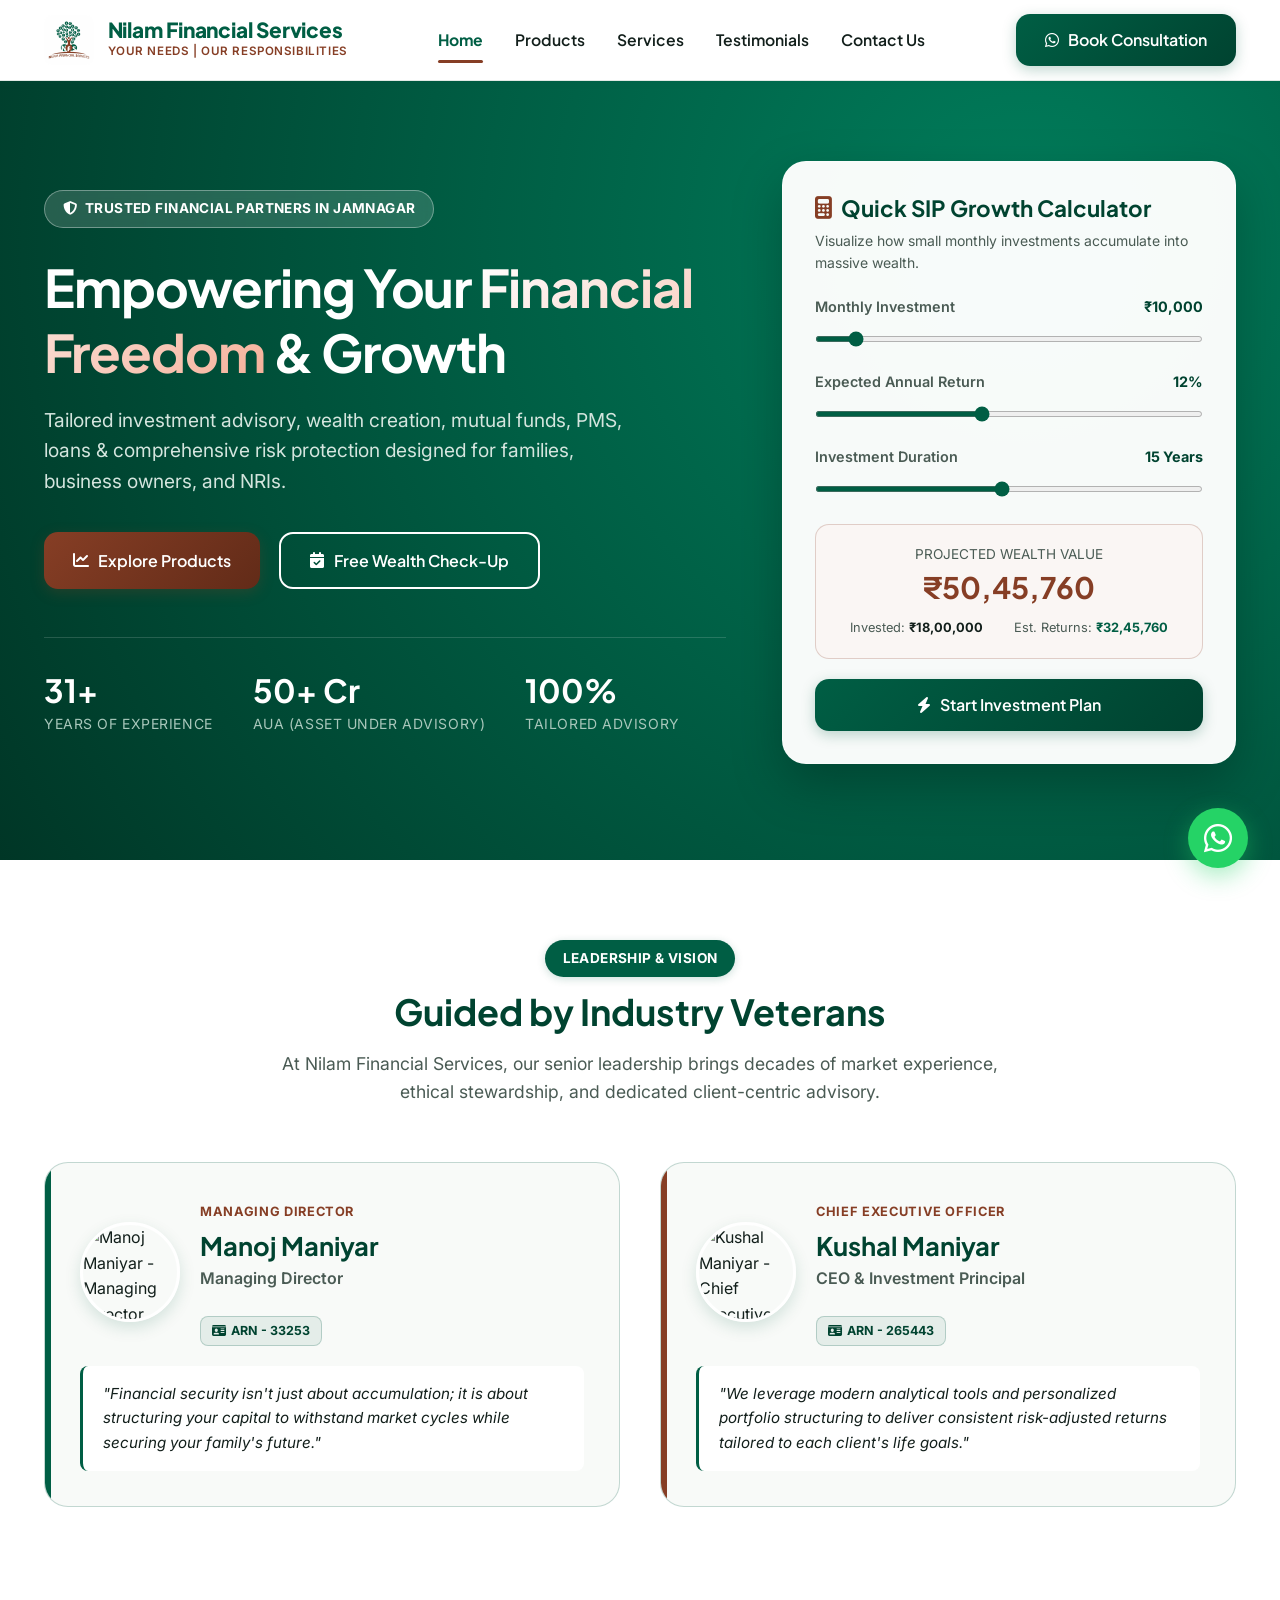
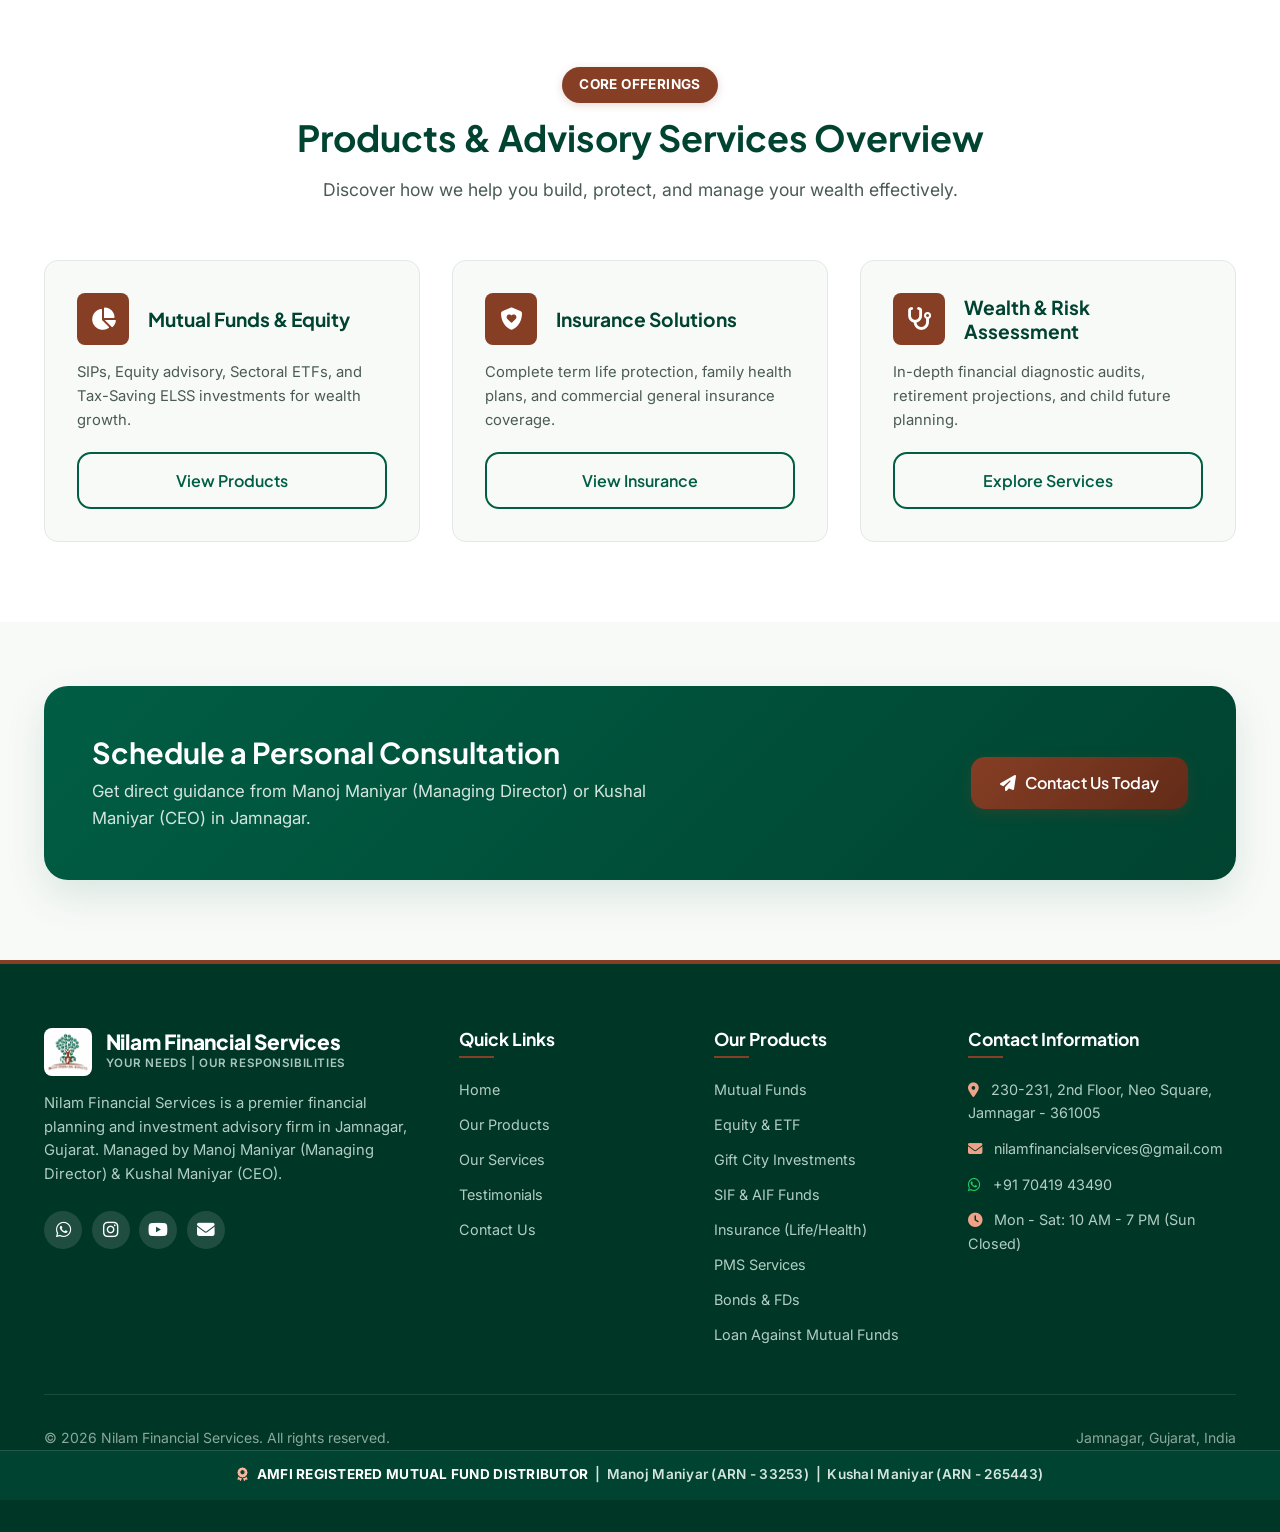
==== commit 0fa06299: "2 - Changes" ====
--- a/index.html
+++ b/index.html
@@ -3,8 +3,8 @@
 <head>
   <meta charset="UTF-8">
   <meta name="viewport" content="width=device-width, initial-scale=1.0">
-  <title>Nilam Financial Services | Home - Wealth Management & Advisory Jamnagar</title>
-  <meta name="description" content="Nilam Financial Services - Trusted financial planning, mutual funds, insurance, PMS, loan against mutual funds & tax advisory in Jamnagar, Gujarat. Managed by Manoj Maniyar (Managing Director) & Kushal Maniyar (CEO).">
+  <title>Nilam Financial Services | Home - Your Needs | Our Responsibilities Jamnagar</title>
+  <meta name="description" content="Nilam Financial Services - Trusted financial planning, mutual funds, insurance, PMS, GIFT City, SIF, AIF & loan advisory in Jamnagar, Gujarat. Managed by Manoj Maniyar (Managing Director, ARN-33253) & Kushal Maniyar (CEO, ARN-265443).">
   
   <!-- Favicon -->
   <link rel="icon" type="image/jpeg" href="Logo.jpeg">
@@ -27,7 +27,7 @@
         <img src="Logo.jpeg" alt="Nilam Financial Services Logo" class="brand-logo-img">
         <div class="brand-title-box">
           <span class="brand-name">Nilam Financial Services</span>
-          <span class="brand-tagline">Wealth Management & Advisory</span>
+          <span class="brand-tagline">Your Needs | Our Responsibilities</span>
         </div>
       </a>
 
@@ -59,7 +59,7 @@
         <img src="Logo.jpeg" alt="Nilam Financial Services Logo" style="height: 40px; flex-shrink: 0;">
         <div class="brand-title-box">
           <span class="brand-name" style="font-size: 1.05rem; white-space: normal; line-height: 1.15;">Nilam Financial Services</span>
-          <span class="brand-tagline" style="font-size: 0.625rem;">Wealth Management & Advisory</span>
+          <span class="brand-tagline" style="font-size: 0.625rem;">Your Needs | Our Responsibilities</span>
         </div>
       </div>
       <button class="drawer-close" id="drawerClose" aria-label="Close Menu">
@@ -77,9 +77,11 @@
       <a href="https://wa.me/917041943490" target="_blank" class="btn btn-whatsapp" style="width: 100%;">
         <i class="fa-brands fa-whatsapp"></i> Connect on WhatsApp
       </a>
-      <a href="mailto:nilamfinancialservices@gmail.com" class="btn btn-outline" style="width: 100%;">
-        <i class="fa-solid fa-envelope"></i> Send Email
-      </a>
+      <div style="display: flex; gap: 0.5rem; justify-content: center; margin-top: 0.25rem;">
+        <a href="https://www.instagram.com/fin_quest_" target="_blank" class="social-icon-btn instagram" aria-label="Instagram"><i class="fa-brands fa-instagram"></i></a>
+        <a href="https://www.youtube.com/@kushal_maniyar" target="_blank" class="social-icon-btn youtube" aria-label="YouTube"><i class="fa-brands fa-youtube"></i></a>
+        <a href="mailto:nilamfinancialservices@gmail.com" class="social-icon-btn" aria-label="Email"><i class="fa-solid fa-envelope"></i></a>
+      </div>
     </div>
   </aside>
 
@@ -178,18 +180,34 @@
 
         <div class="leadership-grid">
           <div class="leader-card">
-            <span class="leader-badge">Managing Director</span>
-            <h3 class="leader-name">Manoj Maniyar</h3>
-            <p class="leader-title">Managing Director & Wealth Strategist</p>
+            <div class="leader-card-header">
+              <div class="leader-img-wrapper">
+                <img src="images/Manoj_Maniyar.jpg" alt="Manoj Maniyar - Managing Director" class="leader-img">
+              </div>
+              <div>
+                <span class="leader-badge">Managing Director</span>
+                <h3 class="leader-name">Manoj Maniyar</h3>
+                <p class="leader-title">Managing Director</p>
+                <div class="arn-badge"><i class="fa-solid fa-id-card"></i> ARN - 33253</div>
+              </div>
+            </div>
             <p class="leader-quote">
               "Financial security isn't just about accumulation; it is about structuring your capital to withstand market cycles while securing your family's future."
             </p>
           </div>
 
           <div class="leader-card">
-            <span class="leader-badge">Chief Executive Officer</span>
-            <h3 class="leader-name">Kushal Maniyar</h3>
-            <p class="leader-title">CEO & Investment Principal</p>
+            <div class="leader-card-header">
+              <div class="leader-img-wrapper">
+                <img src="images/Kushal_Maniyar.jpg" alt="Kushal Maniyar - Chief Executive Officer" class="leader-img">
+              </div>
+              <div>
+                <span class="leader-badge">Chief Executive Officer</span>
+                <h3 class="leader-name">Kushal Maniyar</h3>
+                <p class="leader-title">CEO & Investment Principal</p>
+                <div class="arn-badge"><i class="fa-solid fa-id-card"></i> ARN - 265443</div>
+              </div>
+            </div>
             <p class="leader-quote">
               "We leverage modern analytical tools and personalized portfolio structuring to deliver consistent risk-adjusted returns tailored to each client's life goals."
             </p>
@@ -266,11 +284,20 @@
         <div class="footer-brand">
           <div class="brand-logo-group" style="margin-bottom: 1rem;">
             <img src="Logo.jpeg" alt="Nilam Financial Services Logo" style="height: 48px; border-radius: var(--radius-sm);">
-            <span class="brand-name" style="color: var(--white);">Nilam Financial</span>
+            <div class="brand-title-box">
+              <span class="brand-name" style="color: var(--white);">Nilam Financial Services</span>
+              <span class="brand-tagline" style="color: #A8C7BB;">Your Needs | Our Responsibilities</span>
+            </div>
           </div>
           <p>
-            Nilam Financial Services is a premier wealth management and financial advisory firm based in Jamnagar, Gujarat. Managed by Manoj Maniyar (Managing Director) & Kushal Maniyar (CEO).
+            Nilam Financial Services is a premier financial planning and investment advisory firm in Jamnagar, Gujarat. Managed by Manoj Maniyar (Managing Director) & Kushal Maniyar (CEO).
           </p>
+          <div style="display: flex; gap: 0.6rem; margin-top: 1.25rem;">
+            <a href="https://wa.me/917041943490" target="_blank" class="social-icon-btn" aria-label="WhatsApp"><i class="fa-brands fa-whatsapp"></i></a>
+            <a href="https://www.instagram.com/fin_quest_" target="_blank" class="social-icon-btn instagram" aria-label="Instagram"><i class="fa-brands fa-instagram"></i></a>
+            <a href="https://www.youtube.com/@kushal_maniyar" target="_blank" class="social-icon-btn youtube" aria-label="YouTube"><i class="fa-brands fa-youtube"></i></a>
+            <a href="mailto:nilamfinancialservices@gmail.com" class="social-icon-btn" aria-label="Email"><i class="fa-solid fa-envelope"></i></a>
+          </div>
         </div>
 
         <div>
@@ -289,6 +316,8 @@
           <div class="footer-links">
             <a href="products.html">Mutual Funds</a>
             <a href="products.html">Equity & ETF</a>
+            <a href="products.html">Gift City Investments</a>
+            <a href="products.html">SIF & AIF Funds</a>
             <a href="products.html">Insurance (Life/Health)</a>
             <a href="products.html">PMS Services</a>
             <a href="products.html">Bonds & FDs</a>
@@ -312,6 +341,13 @@
         <p>Jamnagar, Gujarat, India</p>
       </div>
     </div>
+
+    <!-- AMFI Registration Disclosure Bar -->
+    <div class="amfi-disclosure">
+      <div class="container">
+        <i class="fa-solid fa-award"></i> <strong>AMFI REGISTERED MUTUAL FUND DISTRIBUTOR</strong> &nbsp;|&nbsp; Manoj Maniyar (ARN - 33253) &nbsp;|&nbsp; Kushal Maniyar (ARN - 265443)
+      </div>
+    </div>
   </footer>
 
   <!-- Main JavaScript File -->
--- a/css/styles.css
+++ b/css/styles.css
@@ -705,6 +705,44 @@
   margin-bottom: 1.2rem;
 }
 
+.leader-card-header {
+  display: flex;
+  align-items: center;
+  gap: 1.25rem;
+  margin-bottom: 1.25rem;
+}
+
+.leader-img-wrapper {
+  width: 100px;
+  height: 100px;
+  border-radius: 50%;
+  overflow: hidden;
+  border: 3px solid var(--white);
+  box-shadow: 0 6px 16px rgba(0, 94, 68, 0.15);
+  flex-shrink: 0;
+}
+
+.leader-img {
+  width: 100%;
+  height: 100%;
+  object-fit: cover;
+  object-position: top center;
+}
+
+.arn-badge {
+  display: inline-flex;
+  align-items: center;
+  gap: 0.35rem;
+  background: rgba(0, 94, 68, 0.08);
+  color: var(--primary-dark);
+  font-size: 0.78rem;
+  font-weight: 700;
+  padding: 0.25rem 0.65rem;
+  border-radius: var(--radius-sm);
+  border: 1px solid var(--primary-border);
+  margin-top: 0.35rem;
+}
+
 .leader-quote {
   font-size: 0.95rem;
   color: var(--text-dark);
@@ -714,6 +752,57 @@
   padding: 1rem 1.25rem;
   border-radius: var(--radius-sm);
   border-left: 3px solid var(--primary);
+}
+
+/* AMFI Disclosure Banner */
+.amfi-disclosure {
+  background-color: var(--primary-dark);
+  color: #D4E5DE;
+  font-size: 0.85rem;
+  font-weight: 600;
+  padding: 0.85rem 1rem;
+  text-align: center;
+  letter-spacing: 0.02em;
+  border-top: 1px solid rgba(255, 255, 255, 0.12);
+}
+
+.amfi-disclosure strong {
+  color: var(--white);
+}
+
+.amfi-disclosure i {
+  color: #F8B5A0;
+  margin-right: 0.4rem;
+}
+
+/* Social Icon Buttons */
+.social-icon-btn {
+  display: inline-flex;
+  align-items: center;
+  justify-content: center;
+  width: 38px;
+  height: 38px;
+  border-radius: 50%;
+  background: rgba(255, 255, 255, 0.12);
+  color: var(--white);
+  font-size: 1.1rem;
+  transition: var(--transition);
+  text-decoration: none;
+}
+
+.social-icon-btn:hover {
+  background: var(--primary);
+  color: var(--white);
+  transform: translateY(-3px);
+  box-shadow: 0 4px 12px rgba(0, 0, 0, 0.2);
+}
+
+.social-icon-btn.instagram:hover {
+  background: #E4405F;
+}
+
+.social-icon-btn.youtube:hover {
+  background: #FF0000;
 }
 
 /* Products Section */
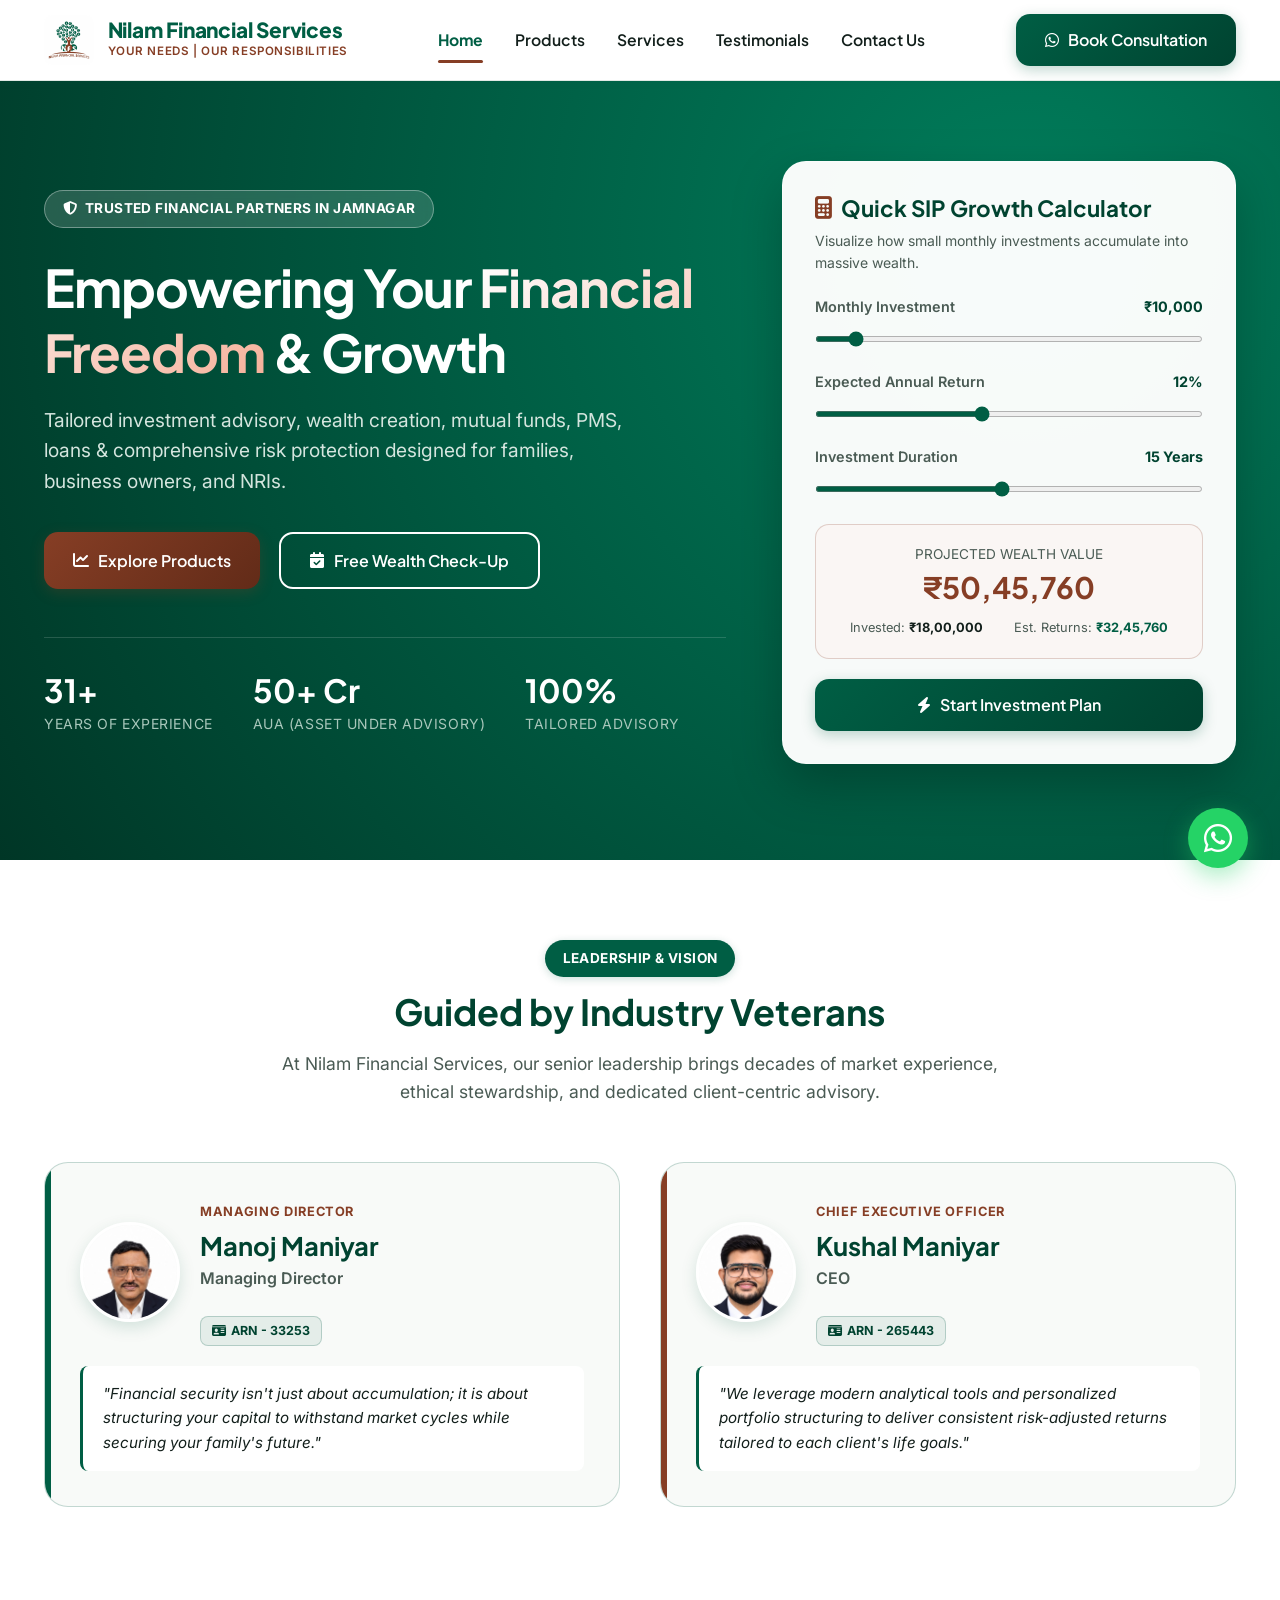
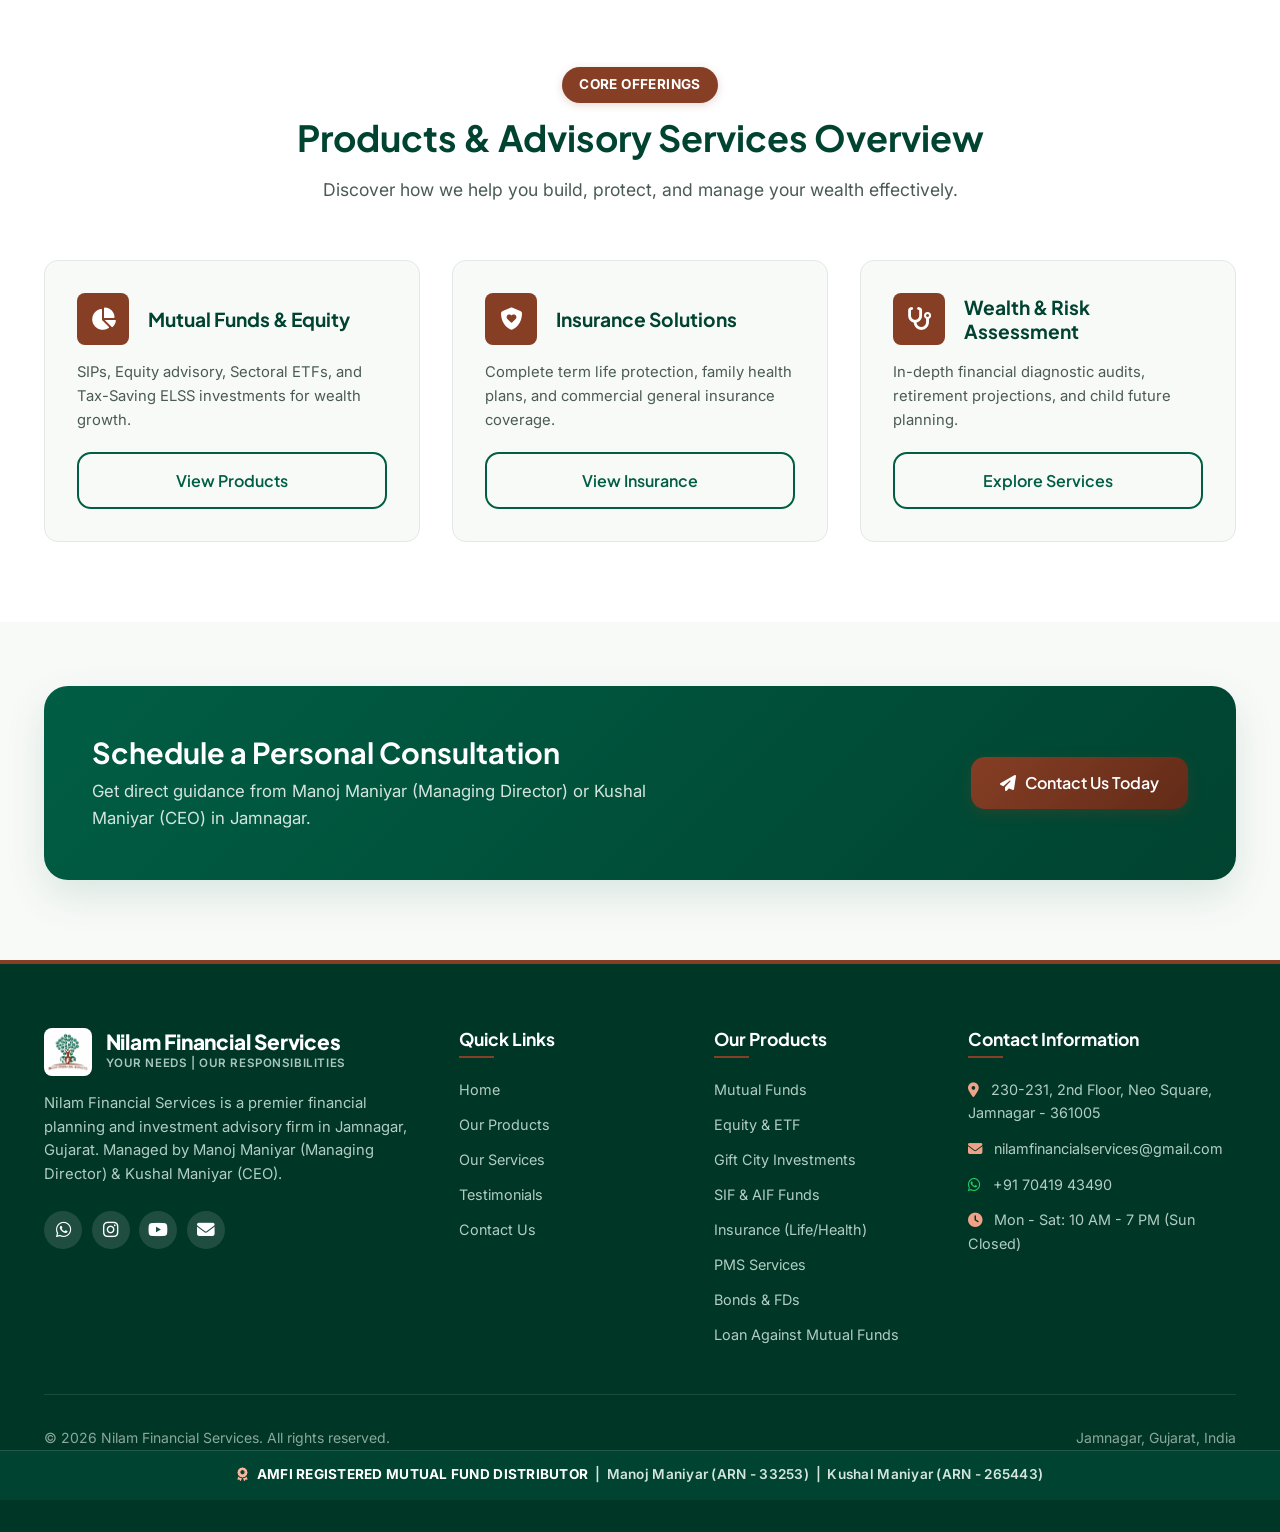
==== commit 26c54afb: "Update CEO designation index.html" ====
--- a/index.html
+++ b/index.html
@@ -204,7 +204,7 @@
               <div>
                 <span class="leader-badge">Chief Executive Officer</span>
                 <h3 class="leader-name">Kushal Maniyar</h3>
-                <p class="leader-title">CEO & Investment Principal</p>
+                <p class="leader-title">CEO</p>
                 <div class="arn-badge"><i class="fa-solid fa-id-card"></i> ARN - 265443</div>
               </div>
             </div>
